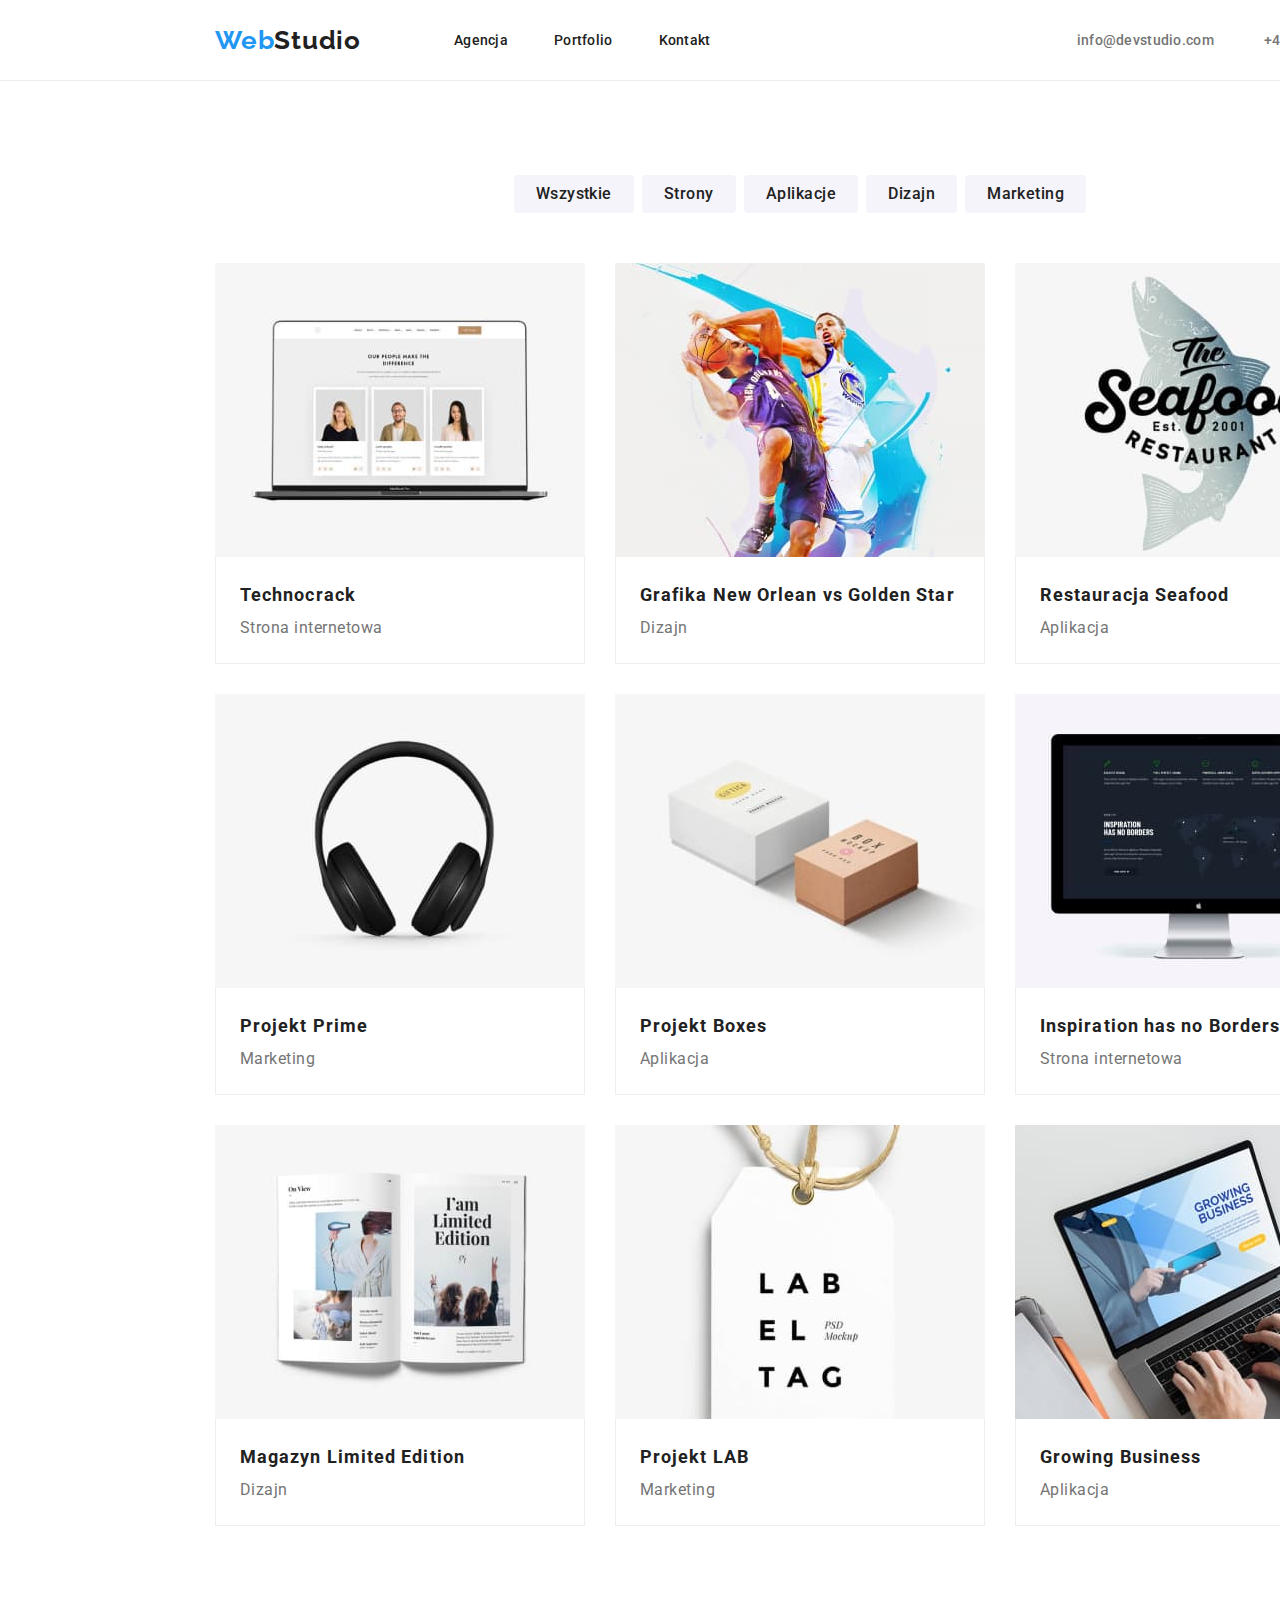
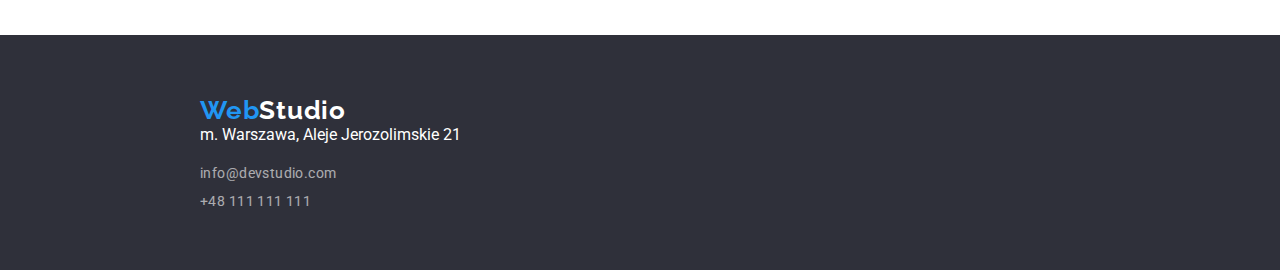
==== portfolio.html @ 8243ab15 "Add files via upload" ====
<!DOCTYPE html>
<html lang="en">

<head>
  <meta charset="UTF-8" />
  <meta http-equiv="X-UA-Compatible" content="IE=edge" />
  <meta name="viewport" content="width=device-width, initial-scale=1.0" />
  <link rel="stylesheet"
    href="https://cdnjs.cloudflare.com/ajax/libs/modern-normalize/0.7.0/modern-normalize.min.css" />
  <link rel="stylesheet" href="styles/style.css" />
  <link rel="preconnect" href="https://fonts.googleapis.com" />
  <link rel="preconnect" href="https://fonts.gstatic.com" crossorigin />
  <link href="https://fonts.googleapis.com/css2?family=Raleway:wght@700&family=Roboto:wght@400;500;700;900&display=swap"
    rel="stylesheet" />
  <title>Portfolio</title>
</head>

<body>
  <header class="header">
    <div class="container">
      <nav class="navigation">
        <a class="logo-lighttheme" class="header-logo"
          href="https://mateusztyb.github.io/goit-markup-hw-03/index.html">Web<span>Studio</span></a>
        <ul class="navigation-links list">
          <li class="item"><a class="link" href="https://mateusztyb.github.io/goit-markup-hw-03/index.html">Agencja</a>
          </li>
          <li class="item"><a class="link"
              href="https://mateusztyb.github.io/goit-markup-hw-03/portfolio.html">Portfolio</a></li>
          <li class="item"><a class="link" href="#Kontakt">Kontakt</a></li>
        </ul>
      </nav>
      <ul class="contact-links list">
        <li class="item"><a class="link" href="mailto:info@devstudio.com">info@devstudio.com</a></li>
        <li class="item"><a class="link" href="phone:+48111111111">+48 111 111 111</a></li>
      </ul>
    </div>
  </header>
  <main class="galler-nav">
    <div class="container">
      <ul class="galler-nav-list list">
        <li class="item"><button class="gallery-btn" type="button">Wszystkie</button></li>
        <li class="item"><button class="gallery-btn" type="button">Strony</button></li>
        <li class="item"><button class="gallery-btn" type="button">Aplikacje</button></li>
        <li class="item"><button class="gallery-btn" type="button">Dizajn</button></li>
        <li class="item"><button class="gallery-btn" type="button">Marketing</button></li>
      </ul>
    </div>
    <h1 hidden>Galeria zdjęć</h1>
    <section class="gallery">
      <div class="container">
        <ul class="gallery-list list">
          <li class="item">
            <img src="images/portfolio/img.jpg" width="370" height="294" alt="laptop z otwartą stroną intenetową" />
            <div class="gallery-subtitle-wraper">
              <p class="gallery-list-title">Technocrack</p>
              <p class="gallery-list-subtitle">Strona internetowa</p>
            </div>
          </li>
          <li class="item">
            <img src="images/portfolio/img1.jpg" width="370" height="294"
              alt="2 graczy koszykówki walczących o piłkę na abstrakcyjnym tle" />
            <div class="gallery-subtitle-wraper">
              <p class="gallery-list-title">Grafika New Orlean vs Golden Star</p>
              <p class="gallery-list-subtitle">Dizajn</p>
            </div>
          </li>
          <li class="item">
            <img src="images/portfolio/img2.jpg" width="370" height="294"
              alt="logo restauacji seafood, rysunkowa ryba" />
            <div class="gallery-subtitle-wraper">
              <p class="gallery-list-title">Restauracja Seafood</p>
              <p class="gallery-list-subtitle">Aplikacja</p>
            </div>
          </li>
          <li class="item">
            <img src="images/portfolio/img3.jpg" width="370" height="294" alt="czarne słuchawki" />
            <div class="gallery-subtitle-wraper">
              <p class="gallery-list-title">Projekt Prime</p>
              <p class="gallery-list-subtitle">Marketing</p>
            </div>
          </li>
          <li class="item">
            <img src="images/portfolio/img4.jpg" width="370" height="294"
              alt="2 pudełka, białe i brązowe z logo firmy" />
            <div class="gallery-subtitle-wraper">
              <p class="gallery-list-title">Projekt Boxes</p>
              <p class="gallery-list-subtitle">Aplikacja</p>
            </div>
          </li>
          <li class="item">
            <img src="images/portfolio/img5.jpg" width="370" height="294"
              alt="monitor komutera z wyświetlaną stroną internetową" />
            <div class="gallery-subtitle-wraper">
              <p class="gallery-list-title">Inspiration has no Borders</p>
              <p class="gallery-list-subtitle">Strona internetowa</p>
            </div>
          </li>
          <li class="item">
            <img src="images/portfolio/img6.jpg" width="370" height="294" alt="otwarty katalog z artykułami" />
            <div class="gallery-subtitle-wraper">
              <p class="gallery-list-title">Magazyn Limited Edition</p>
              <p class="gallery-list-subtitle">Dizajn</p>
            </div>
          </li>
          <li class="item">
            <img src="images/portfolio/img7.jpg" width="370" height="294" alt="zawieszka z napisem labeltag" />
            <div class="gallery-subtitle-wraper">
              <p class="gallery-list-title">Projekt LAB</p>
              <p class="gallery-list-subtitle">Marketing</p>
            </div>
          </li>
          <li class="item">
            <img src="images/portfolio/img8.jpg" width="370" height="294"
              alt="laptop z otwartą biznesową stroną internetową" />
            <div class="gallery-subtitle-wraper">
              <p class="gallery-list-title">Growing Business</p>
              <p class="gallery-list-subtitle">Aplikacja</p>
            </div>
          </li>
        </ul>
      </div>
    </section>
  </main>
  <footer class="footer">
    <div class="container">
      <a class="logo-darktheme" href="#mainweb">Web<span>Studio</span></a>
      <address>
        <div class="footer-elements">
          <a class="footer-adres" href="https://goo.gl/maps/imskWViYpNZ9BuhFA" target="_blank">m. Warszawa, Aleje
            Jerozolimskie 21</a>
      </address>
      <ul class="list">
      <li class="item">
        <a class="footer-link" href="mailto:info@devstudio.com">info@devstudio.com</a>
      </li>
      <li class="item"> <a class="footer-link" href="phone:+48111111111">+48 111 111 111</a>
      </li>
      </ul>
    </div>
  </footer>
</body>

</html>
---- styles/style.css ----
:root {
  --main-font: "Roboto", "Open Sans", sans-serif;
  --secondary-font: "Raleway", sans-serif;
  --main-color: #212121;
  --secondary-color: #2196f3;
  --third-color: #ffffff;
  --additional-color: #757575;
}

body {
  font-family: "Roboto", "Open Sans", sans-serif;
  color: #212121;
  margin-left: auto;
  margin-right: auto;
  width: 1600px;
}

address {
  font-style: inherit;
}
/* Zerowanie marginesów zew i wew tekstu */

h1,
h2,
h3,
h4,
h5,
h6 {
  padding: 0px;
  margin: 0px;
}
p {
  padding: 0px;
  margin: 0px;
}

/* Zdjęcia jako elementy blokowe */

img {
  display: block;
}

/* Usunięcie ozdobników list dla każdej list z klasą list */

.list {
  list-style: none;
  margin: 0;
  padding: 0;
}

/* Ustawienie kursorów na linkach i przyciskach */

a,
button {
  text-decoration: inherit;
  cursor: pointer;
  color: inherit;
}

/* Kontener kontentu */
.container {
  max-width: 1200px;
  min-height: 80px;
  margin-left: auto;
  margin-right: auto;
}

/*--LOGO--*/

.logo-lighttheme {
  font-family: "Raleway", "Open Sans", sans-serif;
  font-weight: 700;
  font-size: 26px;
  line-height: 1.192;
  letter-spacing: 0.03em;
  color: var(--secondary-color);
  margin-right: 93px;
}

.logo-lighttheme > span {
  color: var(--main-color);
}

.logo-darktheme {
  font-family: "Raleway", "Open Sans", sans-serif;
  font-weight: 700;
  font-size: 26px;
  line-height: 1.192;
  letter-spacing: 0.03em;
  color: var(--secondary-color);
}

.logo-darktheme > span {
  color: var(--third-color);
}

/*--LOGO--*/

/*--Navigation--*/

.header .container {
  display: flex;
  justify-content: space-between;
  padding: 0px 15px;
  flex-wrap: wrap;
}

.header {
  border-bottom: 1px solid #ececec;
}

.navigation,
.navigation-links,
.contact-links {
  display: flex;
  align-items: center;
  flex-wrap: wrap;
}

.navigation-links .item:not(:last-child) {
  margin-right: 46px;
}

.contact-links .item:not(:last-child) {
  margin-right: 38px;
}

.navigation-links a {
  font-weight: 500;
  font-size: 14px;
  line-height: 1.143;
  letter-spacing: 0.02em;
  color: var(--main-color);
}

.contact-links a {
  font-weight: 500;
  font-size: 14px;
  margin-right: 12px;
  line-height: 1.143;
  letter-spacing: 0.02em;
  color: var(--additional-color);
}

.navigation-links a:hover,
.navigation-links a:focus,
.contact-links a:hover,
.contact-links a:focus {
  color: var(--secondary-color);
}

/*--Navigation--*/

/*--HERO--*/

.hero-header {
  font-weight: 900;
  font-size: 44px;
  line-height: 1.364;
  text-align: center;
  letter-spacing: 0.06em;
  color: var(--third-color);
}

.hero {
  background-color: #2f303a;
  padding: 200px 0px;
}

.hero .container {
  align-items: center;
  justify-content: center;
  display: flex;
  flex-direction: column;
}

.hero h1 {
  width: 696px;
}

.hero-btn {
  background: var(--secondary-color);
  border: 0px;
  border-radius: 4px;
  font-weight: 700;
  font-size: 16px;
  line-height: 1.875;
  text-align: center;
  letter-spacing: 0.06em;
  width: 200px;
  height: 50px;
  margin-top: 30px;
  color: var(--third-color);
}

.hero-btn:focus,
.hero-btn:hover {
  color: var(--main-color);
}

/*--HERO--*/

/*--MAIN--*/

.main h3 {
  font-weight: 700;
  font-size: 14px;
  line-height: 1.143;
  letter-spacing: 0.03em;
  margin-bottom: 10px;
  color: var(--main-color);
}

.main p {
  font-size: 14px;
  line-height: 1.71;
  letter-spacing: 0.03em;
  color: var(--additional-color);
}

.container .main-content {
  display: flex;
  justify-content: center;
  padding: 94px 0px;
  flex-wrap: wrap;
}

.main-content .item {
  width: 270px;
  margin: 0px 15px;
}

.about h2 {
  font-weight: 700;
  font-size: 36px;
  line-height: 1.167;
  text-align: center;
  letter-spacing: 0.03em;
  color: var(--main-color);
  margin-bottom: 40px;
}

.container .about-list {
  display: flex;
  text-align: center;
  padding-bottom: 94px;
}

.about-list .item {
  margin: 0px 15px;
}

/*--MAIN--*/

/*--EMPLOYEE--*/

/* można zastosować selektor potomka zmniejszając ilość kodu, zmienijąc przy imieniu pracownika znacznik p na h3 */

.employee {
  background: #f5f4fa;
}

.employee-header {
  font-weight: 700;
  font-size: 36px;
  line-height: 1.167;
  text-align: center;
  letter-spacing: 0.03em;
  color: var(--main-color);
  padding-top: 94px;
}

.employee-name {
  font-size: 16px;
  line-height: 1.1875;
  text-align: center;
  letter-spacing: 0.03em;
  font-weight: 500;
  margin-bottom: 10px;
  color: var(--main-color);
}

.employee-position {
  font-size: 16px;
  line-height: 1.1875;
  text-align: center;
  letter-spacing: 0.03em;
  color: var(--additional-color);
}

.employee .container .list {
  display: flex;
  justify-content: center;
  padding-bottom: 94px;
}

.employee .item {
  margin: 50px 15px 0px;
  box-shadow: 0px 1px 3px rgba(0, 0, 0, 0.12), 0px 1px 1px rgba(0, 0, 0, 0.14),
    0px 2px 1px rgba(0, 0, 0, 0.2);
}

.employee-description {
  padding: 30px 0px;
  text-align: center;
  background-color: var(--third-color);
  border: 0px;
  border-radius: 0px 0px 4px 4px;
}

/*--EMPLOYEE--*/

/*--FOOTER--*/

.footer .container {
  padding: 60px 0px;
}

.footer {
  background: #2f303a;
  color: var(--third-color);
  text-decoration: none;
}

.footer .item:not(:first-child){
  margin-top: 9px;
}

.footer .item:first-child{
  margin-top: 20px;
}

.footer-adres {
  text-decoration: none;
  color: var(--third-color);
}

.footer-link {
  color: var(--third-color);
  opacity: 0.6;
  font-size: 14px;
  line-height: 1.71px;
  letter-spacing: 0.03em;
}

.footer-adres:hover,
.footer-adres:focus,
.footer-link:hover,
.footer-link:focus {
  color: var(--secondary-color);
}
.footer span {
  color: var(--third-color);
}

/*--FOOTER--*/

/*--Portfolio--*/

.gallery-btn {
  font-weight: 500;
  font-size: 16px;
  line-height: 1.625;
  letter-spacing: 0.03em;
  padding: 6px 22px;
  margin: 0px 4px;
  background: #f5f4fa;
  border-radius: 4px;
  border: 0px;
}

.gallery-btn:hover,
.gallery-btn:focus {
  background: var(--secondary-color);
  color: var(--third-color);
  border-color: solid var(--third-color);
}

.galler-nav > .container .list {
  display: flex;
  justify-content: center;
  align-items: center;
  padding-top: 94px;
  margin-bottom: 35px;
}

.gallery-list-title {
  font-weight: 700;
  font-size: 18px;
  line-height: 2;
  letter-spacing: 0.06em;
  color: var(--main-font);
  text-align: left;
}

.gallery-list-subtitle {
  font-size: 16px;
  line-height: 1.875;
  letter-spacing: 0.03em;
  color: var(--additional-color);
  text-align: left;
}

.gallery-subtitle-wraper {
  padding: 20px 24px;
  border-left: 1px solid #eeeeee;
  border-right: 1px solid #eeeeee;
  border-bottom: 1px solid #eeeeee;
}

.gallery .item {
  margin: 15px;
  width: 370px;
  background: #ffffff;
  box-sizing: border-box;
}

.gallery .container .list {
  display: flex;
  justify-content: center;
  flex-wrap: wrap;
  padding-bottom: 94px;
}
/*--Portfolio--*/
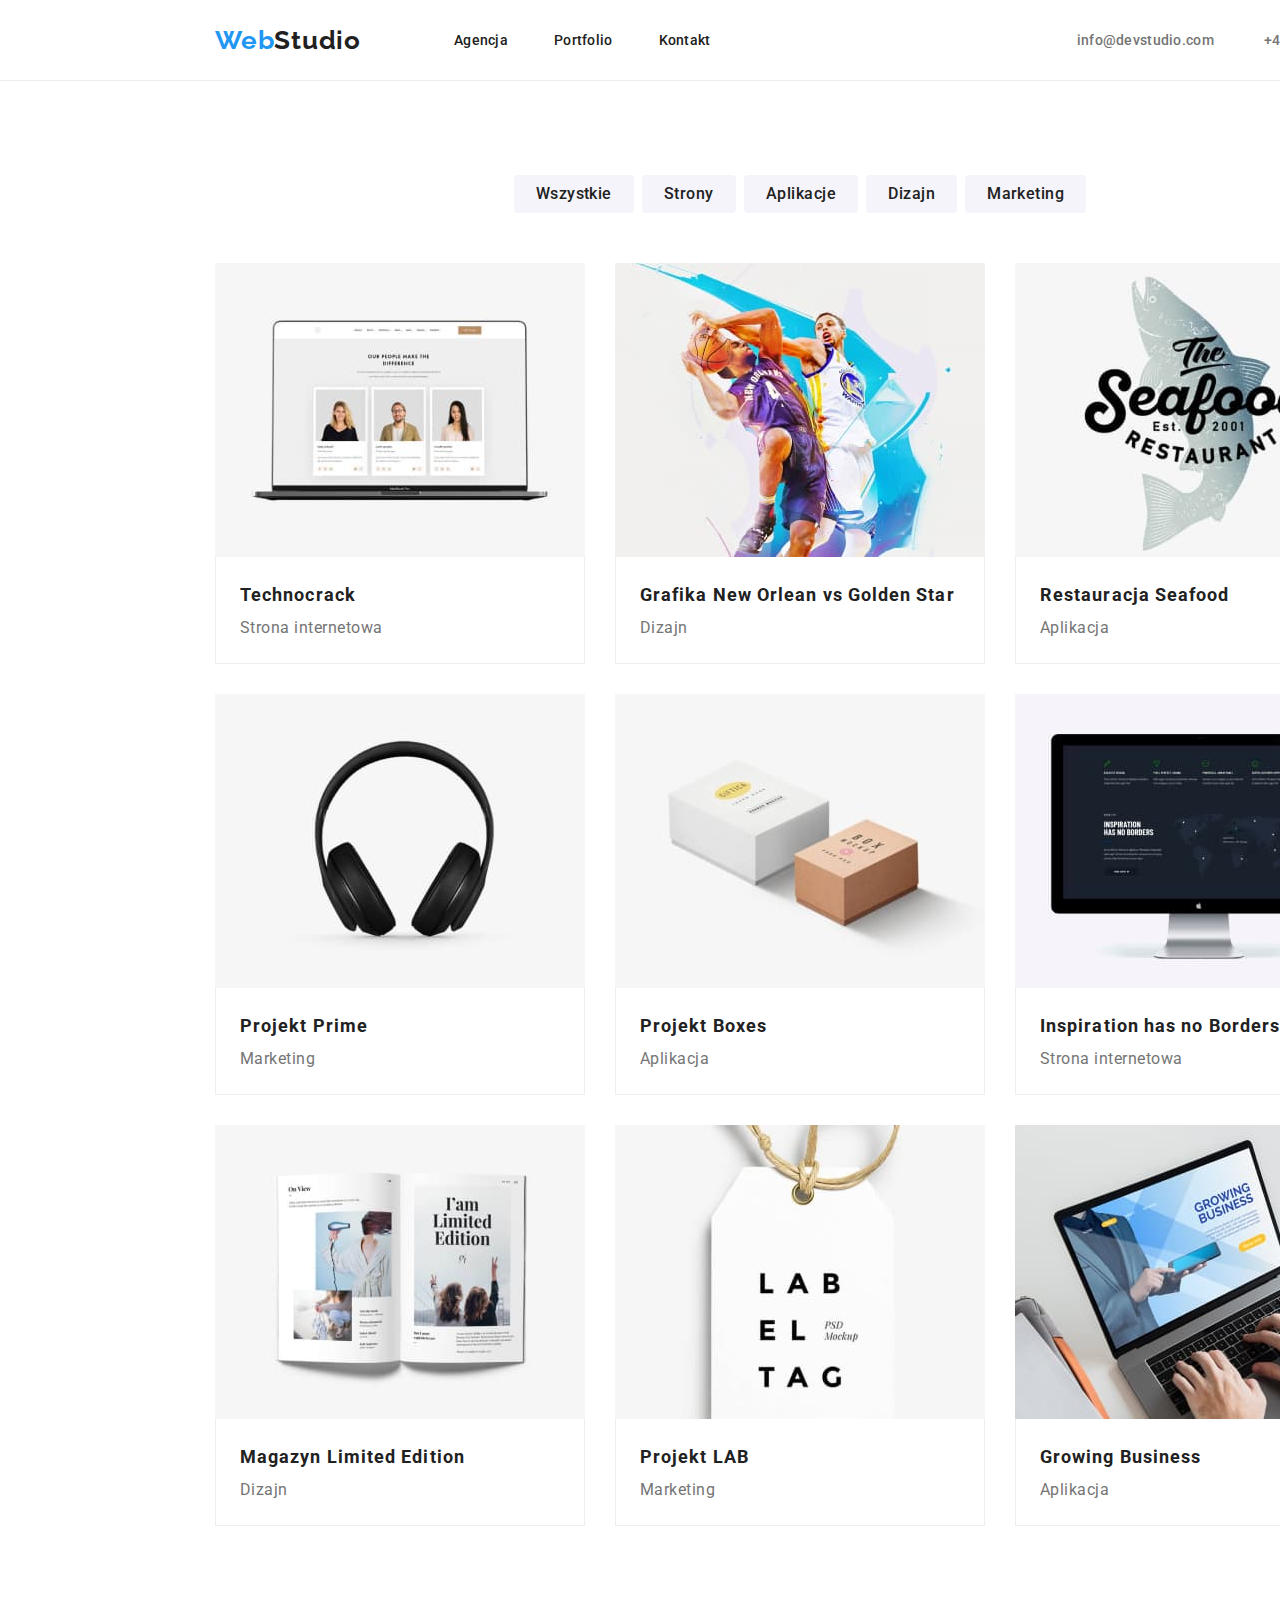
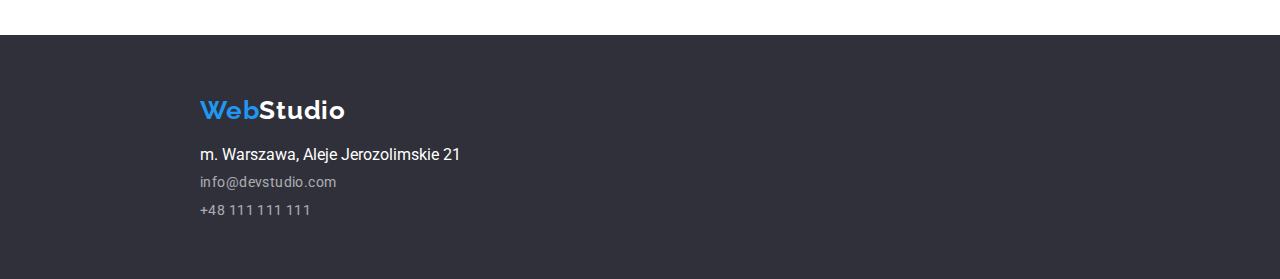
==== commit ad1f5364: "Pierwsze zmiany" ====
--- a/portfolio.html
+++ b/portfolio.html
@@ -124,17 +124,15 @@
   <footer class="footer">
     <div class="container">
       <a class="logo-darktheme" href="#mainweb">Web<span>Studio</span></a>
-      <address>
-        <div class="footer-elements">
-          <a class="footer-adres" href="https://goo.gl/maps/imskWViYpNZ9BuhFA" target="_blank">m. Warszawa, Aleje
-            Jerozolimskie 21</a>
-      </address>
       <ul class="list">
-      <li class="item">
-        <a class="footer-link" href="mailto:info@devstudio.com">info@devstudio.com</a>
-      </li>
-      <li class="item"> <a class="footer-link" href="phone:+48111111111">+48 111 111 111</a>
-      </li>
+        <li class="item"><a class="footer-adres" href="https://goo.gl/maps/imskWViYpNZ9BuhFA" target="_blank">m.
+            Warszawa, Aleje
+            Jerozolimskie 21</a></li>
+        <li class="item">
+          <a class="footer-link" href="mailto:info@devstudio.com">info@devstudio.com</a>
+        </li>
+        <li class="item"> <a class="footer-link" href="phone:+48111111111">+48 111 111 111</a>
+        </li>
       </ul>
     </div>
   </footer>
--- a/styles/style.css
+++ b/styles/style.css
@@ -40,6 +40,10 @@
   display: block;
 }
 
+svg{
+  display: inline;
+}
+
 /* Usunięcie ozdobników list dla każdej list z klasą list */
 
 .list {
@@ -149,6 +153,7 @@
   color: var(--secondary-color);
 }
 
+
 /*--Navigation--*/
 
 /*--HERO--*/
@@ -309,6 +314,39 @@
 }
 
 /*--EMPLOYEE--*/
+
+/* CUSTOMERS */
+
+.customers{
+  background-color: #fff;
+}
+
+.customers-header{
+  font-weight: 700;
+  font-size: 36px;
+  line-height: 1.167;
+  text-align: center;
+  letter-spacing: 0.03em;
+  color: var(--main-color);
+  padding-top: 94px;
+}
+.customers .container {
+  display: flex;
+  justify-content: center;
+  padding: 94px 0px;
+  flex-wrap: wrap;
+}
+
+.customer-list .item{
+  display: inline-block;
+  border: 1px solid #AFB1B8;
+box-sizing: border-box;
+border-radius: 4px;
+width: 170px;
+height: 92px;
+}
+
+/* CUSTOMERS */
 
 /*--FOOTER--*/
 
@@ -421,4 +459,10 @@
   flex-wrap: wrap;
   padding-bottom: 94px;
 }
-/*--Portfolio--*/+/*--Portfolio--*/
+
+/* ICONS */
+
+
+
+/* ICONS */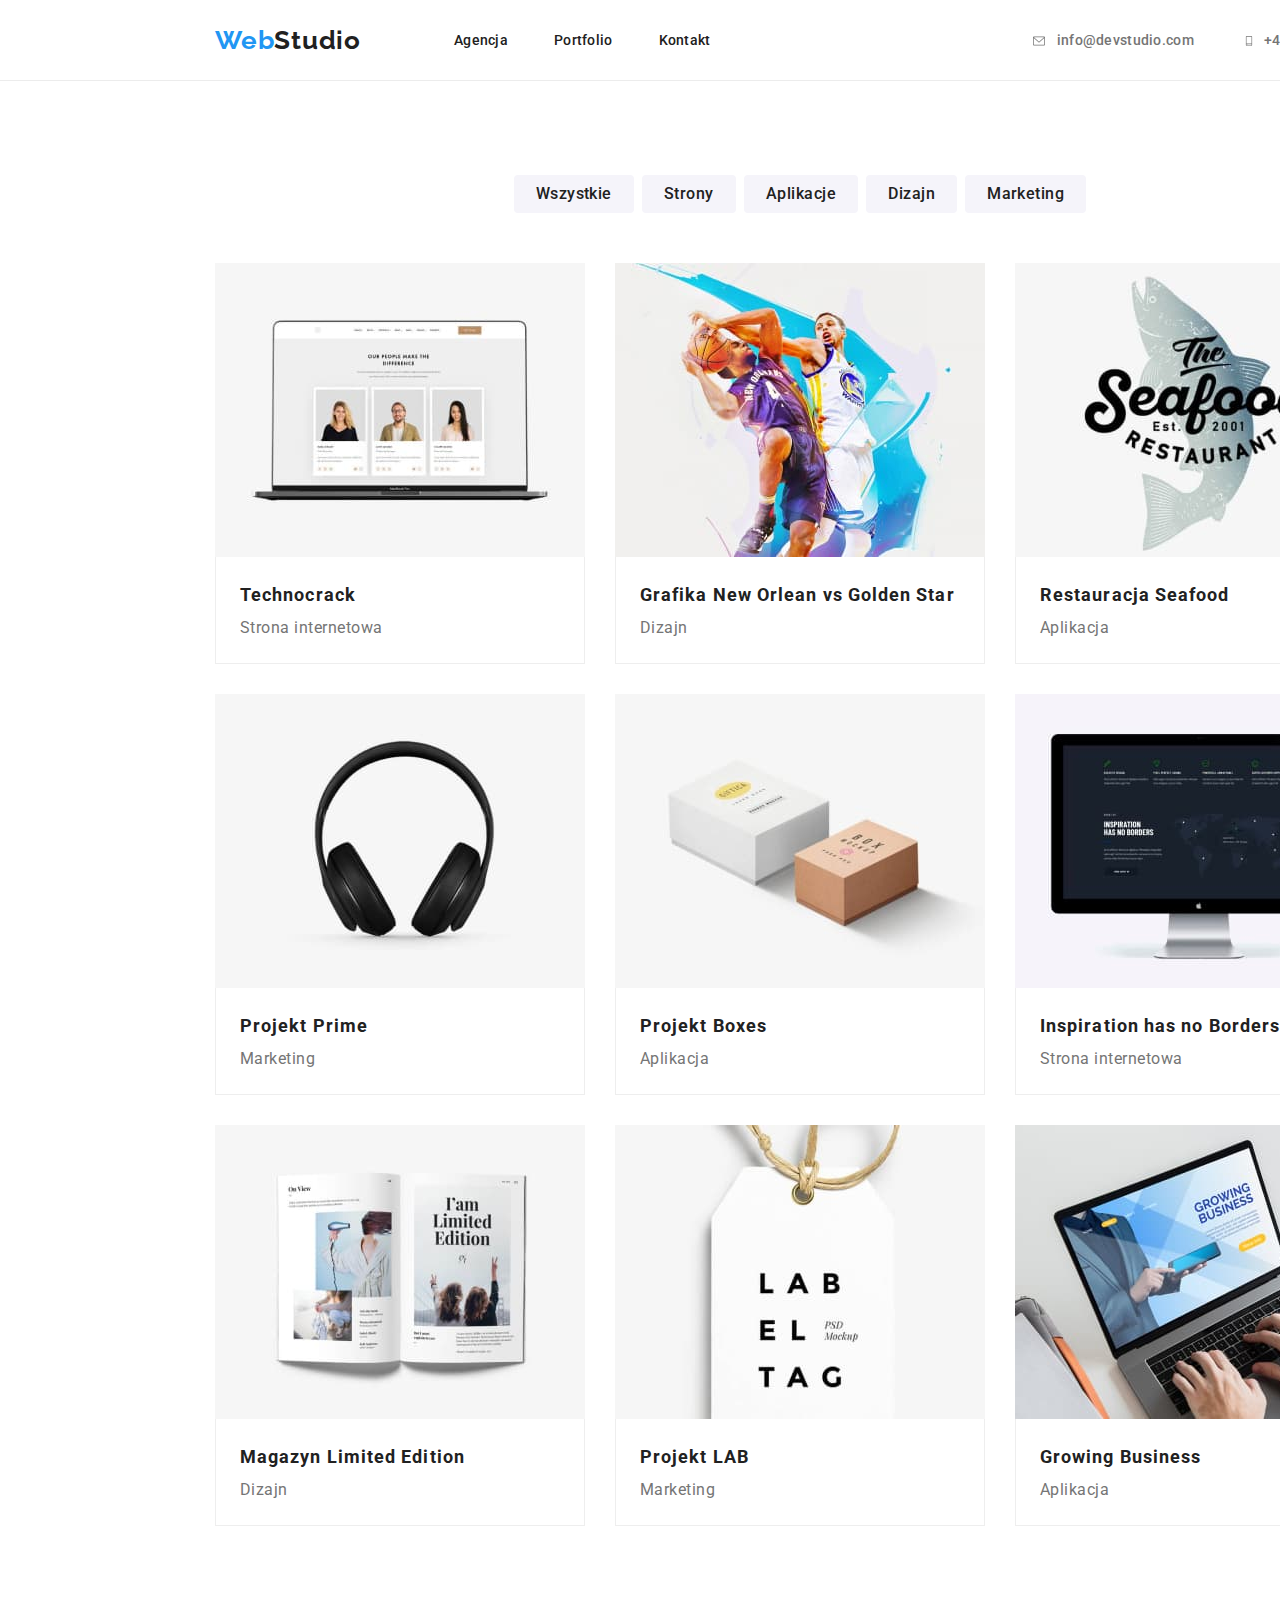
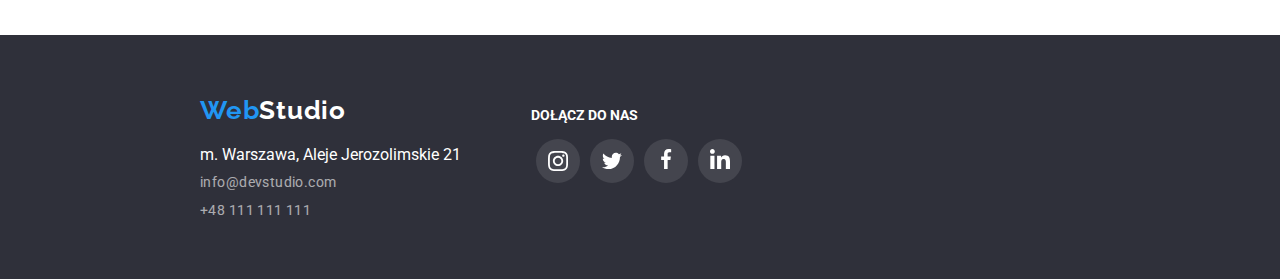
==== commit a395ca0e: "Zmiany" ====
--- a/portfolio.html
+++ b/portfolio.html
@@ -20,18 +20,18 @@
     <div class="container">
       <nav class="navigation">
         <a class="logo-lighttheme" class="header-logo"
-          href="https://mateusztyb.github.io/goit-markup-hw-03/index.html">Web<span>Studio</span></a>
+          href="https://mateusztyb.github.io/goit-markup-hw-04/index.html">Web<span>Studio</span></a>
         <ul class="navigation-links list">
-          <li class="item"><a class="link" href="https://mateusztyb.github.io/goit-markup-hw-03/index.html">Agencja</a>
+          <li class="item"><a class="link" href="https://mateusztyb.github.io/goit-markup-hw-04/index.html">Agencja</a>
           </li>
           <li class="item"><a class="link"
-              href="https://mateusztyb.github.io/goit-markup-hw-03/portfolio.html">Portfolio</a></li>
+              href="https://mateusztyb.github.io/goit-markup-hw-04/portfolio.html">Portfolio</a></li>
           <li class="item"><a class="link" href="#Kontakt">Kontakt</a></li>
         </ul>
       </nav>
       <ul class="contact-links list">
-        <li class="item"><a class="link" href="mailto:info@devstudio.com">info@devstudio.com</a></li>
-        <li class="item"><a class="link" href="phone:+48111111111">+48 111 111 111</a></li>
+        <li class="item"><a class="link" href="mailto:info@devstudio.com"><svg class="nav-icon" width="16px" height="12px"><use href="./images/icons.svg#icon-envelope"></use></svg><span>info@devstudio.com</span></a></li>
+        <li class="item"><a class="link" href="phone:+48111111111"><svg class="nav-icon" width="10px" height="16px"><use href="./images/icons.svg#icon-smartphone"></use></svg>+48 111 111 111</a></li>
       </ul>
     </div>
   </header>
@@ -123,6 +123,7 @@
   </main>
   <footer class="footer">
     <div class="container">
+      <div class="footeraddres">
       <a class="logo-darktheme" href="#mainweb">Web<span>Studio</span></a>
       <ul class="list">
         <li class="item"><a class="footer-adres" href="https://goo.gl/maps/imskWViYpNZ9BuhFA" target="_blank">m.
@@ -135,6 +136,24 @@
         </li>
       </ul>
     </div>
+    <div class="footersocial">
+      <p class="footerlinks">DOŁĄCZ DO NAS</p>
+<ul class="social list">
+      <li class="social-list"><a class="social-links" href="insta"><svg class="icon" width=20 height=20>
+        <use href="./images/icons.svg#icon-instagram">
+      </svg></a></li>
+      <li class="social-list"><a class="social-links" href="tweter"><svg class="icon" width=20 height=20>
+        <use href="./images/icons.svg#icon-tweter">
+      </svg></a></li>
+      <li class="social-links"><a href="facebook"><svg class="icon" width=20 height=20>
+        <use href="./images/icons.svg#icon-facebook">
+      </svg></a></li>
+      <li class="social-links"><a href="linkedin"><svg class="icon" width=20 height=20>
+        <use href="./images/icons.svg#icon-linkedin">
+      </svg></a></li>
+    </ul>
+  </div>
+    </div>
   </footer>
 </body>
 
--- a/styles/style.css
+++ b/styles/style.css
@@ -40,10 +40,6 @@
   display: block;
 }
 
-svg{
-  display: inline;
-}
-
 /* Usunięcie ozdobników list dla każdej list z klasą list */
 
 .list {
@@ -144,15 +140,20 @@
   line-height: 1.143;
   letter-spacing: 0.02em;
   color: var(--additional-color);
-}
-
-.navigation-links a:hover,
-.navigation-links a:focus,
-.contact-links a:hover,
-.contact-links a:focus {
+  fill: var(--additional-color);
+  align-items: center;
+}
+
+.nav-icon {
+  margin-right: 10px;
+  vertical-align: middle;
+}
+
+.link:hover,
+.link:focus {
   color: var(--secondary-color);
-}
-
+  fill: var(--secondary-color);
+}
 
 /*--Navigation--*/
 
@@ -216,6 +217,17 @@
   color: var(--main-color);
 }
 
+.iconcont {
+  background: #f5f4fa;
+  height: 120px;
+  width: 270px;
+  margin-bottom: 30px;
+  border-radius: 4px;
+  display: flex;
+  justify-content: center;
+  align-items: center;
+}
+
 .main p {
   font-size: 14px;
   line-height: 1.71;
@@ -263,6 +275,7 @@
 
 .employee {
   background: #f5f4fa;
+  padding-bottom: 94px;
 }
 
 .employee-header {
@@ -296,7 +309,6 @@
 .employee .container .list {
   display: flex;
   justify-content: center;
-  padding-bottom: 94px;
 }
 
 .employee .item {
@@ -313,22 +325,46 @@
   border-radius: 0px 0px 4px 4px;
 }
 
+.social {
+  display: flex;
+  justify-content: center;
+  align-items: center;
+}
+.social-links {
+  display: flex;
+  justify-content: center;
+  align-items: center;
+  fill: #afb1b8;
+  color: #afb1b8;
+  background-color: #ffffff;
+  width: 44px;
+  height: 44px;
+  border-radius: 50%;
+  margin: 16px 5px 0px;
+}
+
+.social-links:hover,
+.social-links:focus {
+  background-color: var(--secondary-color);
+  fill: #ffffff;
+  color: #ffffff;
+}
+
 /*--EMPLOYEE--*/
 
 /* CUSTOMERS */
 
-.customers{
+.customers {
   background-color: #fff;
 }
 
-.customers-header{
+.customers-header {
   font-weight: 700;
   font-size: 36px;
   line-height: 1.167;
   text-align: center;
   letter-spacing: 0.03em;
   color: var(--main-color);
-  padding-top: 94px;
 }
 .customers .container {
   display: flex;
@@ -337,21 +373,44 @@
   flex-wrap: wrap;
 }
 
+.customer-list{
+  margin-top: 50px;
+}
+
+
 .customer-list .item{
-  display: inline-block;
-  border: 1px solid #AFB1B8;
-box-sizing: border-box;
-border-radius: 4px;
-width: 170px;
-height: 92px;
-}
-
+  display: inline-flex;
+  justify-content: center;
+  align-items: center;
+  
+}
+
+.customer-link {
+  display: flex;
+  justify-content: center;
+  align-items: center;
+  border: 1px solid #afb1b8;
+  border-radius: 4px;
+  width: 170px;
+  height: 92px;
+  margin:0px 15px;
+  fill: var(--additional-color);
+  color: var(--additional-color);
+}
+
+.customer-link:hover,
+.customer-link:focus{
+  border: 1px solid var(--secondary-color);
+  fill: var(--secondary-color);
+  color: var(--secondary-color);
+}
 /* CUSTOMERS */
 
 /*--FOOTER--*/
 
 .footer .container {
   padding: 60px 0px;
+  display: flex;
 }
 
 .footer {
@@ -360,11 +419,11 @@
   text-decoration: none;
 }
 
-.footer .item:not(:first-child){
+.footer .item:not(:first-child) {
   margin-top: 9px;
 }
 
-.footer .item:first-child{
+.footer .item:first-child {
   margin-top: 20px;
 }
 
@@ -391,6 +450,43 @@
   color: var(--third-color);
 }
 
+.footersocial{
+  display: block;
+  justify-content: left;
+  align-items: center;
+  margin-left: 70px;
+  margin-top: 12px;
+}
+.footerlinks{
+  font-size: 14px;
+line-height: 16px;
+font-weight: 700;
+}
+.footersocial .social {
+  display: flex;
+  justify-content: left;
+  align-items: center;
+}
+.footersocial .social-links {
+  display: flex;
+  justify-content: center;
+  align-items: center;
+  fill: #ffffff;
+  color: #ffffff;
+  background-color: rgba(255, 255, 255, 0.1);;
+  width: 44px;
+  height: 44px;
+  border-radius: 50%;
+  margin: 16px 5px 0px;
+}
+
+.footersocial .social-links:hover,
+.footersocial .social-links:focus {
+  background-color: var(--secondary-color);
+  fill: #ffffff;
+  color: #ffffff;
+}
+
 /*--FOOTER--*/
 
 /*--Portfolio--*/
@@ -463,6 +559,4 @@
 
 /* ICONS */
 
-
-
-/* ICONS */+/* ICONS */
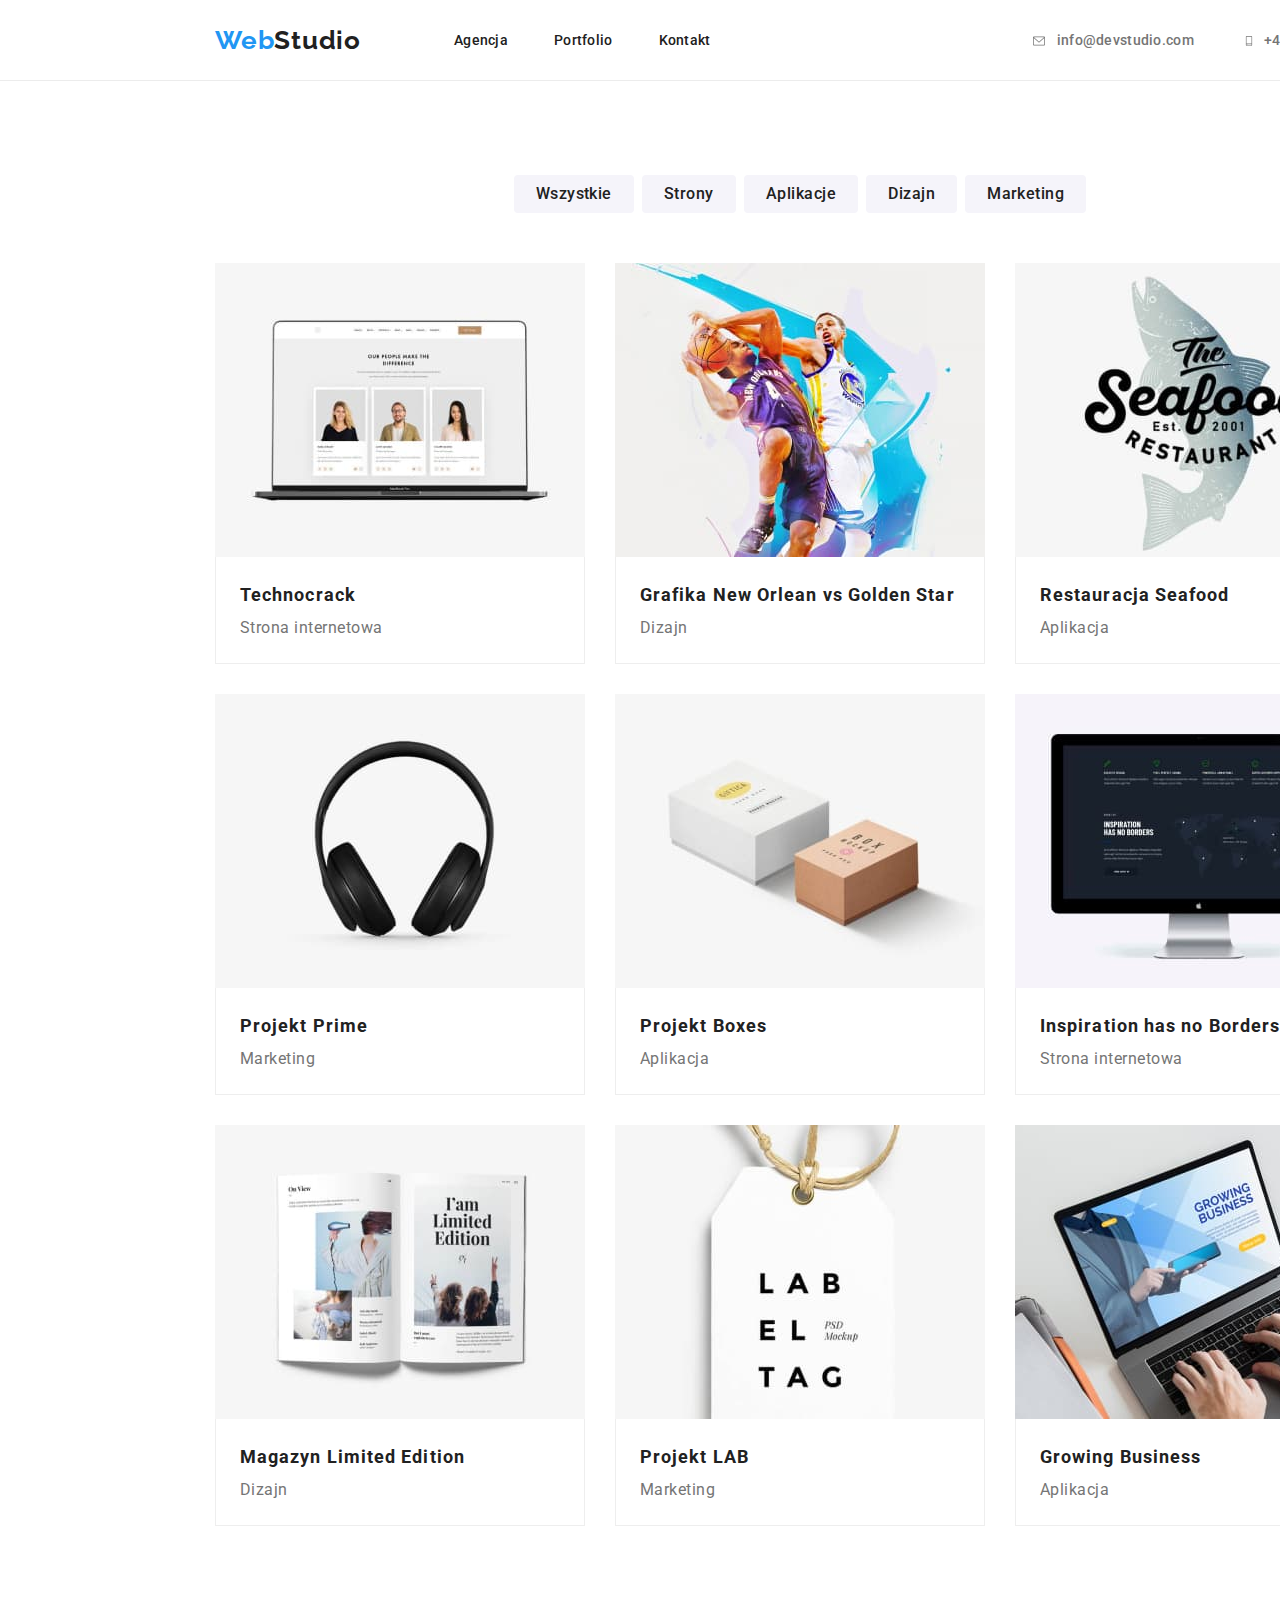
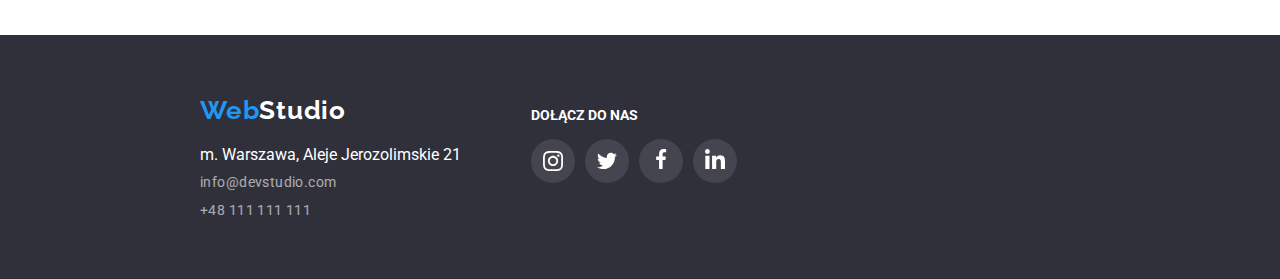
==== commit 50acf9bf: "Zminay" ====
--- a/portfolio.html
+++ b/portfolio.html
@@ -30,8 +30,13 @@
         </ul>
       </nav>
       <ul class="contact-links list">
-        <li class="item"><a class="link" href="mailto:info@devstudio.com"><svg class="nav-icon" width="16px" height="12px"><use href="./images/icons.svg#icon-envelope"></use></svg><span>info@devstudio.com</span></a></li>
-        <li class="item"><a class="link" href="phone:+48111111111"><svg class="nav-icon" width="10px" height="16px"><use href="./images/icons.svg#icon-smartphone"></use></svg>+48 111 111 111</a></li>
+        <li class="item"><a class="link" href="mailto:info@devstudio.com"><svg class="nav-icon" width="16px"
+              height="12px">
+              <use href="./images/icons.svg#icon-envelope"></use>
+            </svg><span>info@devstudio.com</span></a></li>
+        <li class="item"><a class="link" href="phone:+48111111111"><svg class="nav-icon" width="10px" height="16px">
+              <use href="./images/icons.svg#icon-smartphone"></use>
+            </svg>+48 111 111 111</a></li>
       </ul>
     </div>
   </header>
@@ -124,35 +129,35 @@
   <footer class="footer">
     <div class="container">
       <div class="footeraddres">
-      <a class="logo-darktheme" href="#mainweb">Web<span>Studio</span></a>
-      <ul class="list">
-        <li class="item"><a class="footer-adres" href="https://goo.gl/maps/imskWViYpNZ9BuhFA" target="_blank">m.
-            Warszawa, Aleje
-            Jerozolimskie 21</a></li>
-        <li class="item">
-          <a class="footer-link" href="mailto:info@devstudio.com">info@devstudio.com</a>
-        </li>
-        <li class="item"> <a class="footer-link" href="phone:+48111111111">+48 111 111 111</a>
-        </li>
-      </ul>
-    </div>
-    <div class="footersocial">
-      <p class="footerlinks">DOŁĄCZ DO NAS</p>
-<ul class="social list">
-      <li class="social-list"><a class="social-links" href="insta"><svg class="icon" width=20 height=20>
-        <use href="./images/icons.svg#icon-instagram">
-      </svg></a></li>
-      <li class="social-list"><a class="social-links" href="tweter"><svg class="icon" width=20 height=20>
-        <use href="./images/icons.svg#icon-tweter">
-      </svg></a></li>
-      <li class="social-links"><a href="facebook"><svg class="icon" width=20 height=20>
-        <use href="./images/icons.svg#icon-facebook">
-      </svg></a></li>
-      <li class="social-links"><a href="linkedin"><svg class="icon" width=20 height=20>
-        <use href="./images/icons.svg#icon-linkedin">
-      </svg></a></li>
-    </ul>
-  </div>
+        <a class="logo-darktheme" href="#mainweb">Web<span>Studio</span></a>
+        <ul class="list">
+          <li class="item"><a class="footer-adres" href="https://goo.gl/maps/imskWViYpNZ9BuhFA" target="_blank">m.
+              Warszawa, Aleje
+              Jerozolimskie 21</a></li>
+          <li class="item">
+            <a class="footer-link" href="mailto:info@devstudio.com">info@devstudio.com</a>
+          </li>
+          <li class="item"> <a class="footer-link" href="phone:+48111111111">+48 111 111 111</a>
+          </li>
+        </ul>
+      </div>
+      <div class="footersocial">
+        <p class="footerlinks">DOŁĄCZ DO NAS</p>
+        <ul class="social list">
+          <li class="social-list"><a class="social-links" href="insta"><svg class="icon" width=20 height=20>
+                <use href="./images/icons.svg#icon-instagram">
+              </svg></a></li>
+          <li class="social-list"><a class="social-links" href="tweter"><svg class="icon" width=20 height=20>
+                <use href="./images/icons.svg#icon-tweter">
+              </svg></a></li>
+          <li class="social-links"><a href="facebook"><svg class="icon" width=20 height=20>
+                <use href="./images/icons.svg#icon-facebook">
+              </svg></a></li>
+          <li class="social-links"><a href="linkedin"><svg class="icon" width=20 height=20>
+                <use href="./images/icons.svg#icon-linkedin">
+              </svg></a></li>
+        </ul>
+      </div>
     </div>
   </footer>
 </body>
--- a/styles/style.css
+++ b/styles/style.css
@@ -169,7 +169,13 @@
 }
 
 .hero {
-  background-color: #2f303a;
+  background-image: linear-gradient(
+      rgba(47, 48, 58, 0.4),
+      rgba(47, 48, 58, 0.4)
+    ),
+    url("../images/background/background.jpg");
+  background-size: cover;
+  background-position: center center;
   padding: 200px 0px;
 }
 
@@ -373,16 +379,14 @@
   flex-wrap: wrap;
 }
 
-.customer-list{
+.customer-list {
   margin-top: 50px;
 }
 
-
-.customer-list .item{
+.customer-list .item {
   display: inline-flex;
   justify-content: center;
   align-items: center;
-  
 }
 
 .customer-link {
@@ -393,13 +397,16 @@
   border-radius: 4px;
   width: 170px;
   height: 92px;
-  margin:0px 15px;
   fill: var(--additional-color);
   color: var(--additional-color);
 }
 
+.customer-list :not(:last-child) {
+  margin-right: 30px;
+}
+
 .customer-link:hover,
-.customer-link:focus{
+.customer-link:focus {
   border: 1px solid var(--secondary-color);
   fill: var(--secondary-color);
   color: var(--secondary-color);
@@ -450,17 +457,17 @@
   color: var(--third-color);
 }
 
-.footersocial{
+.footersocial {
   display: block;
   justify-content: left;
   align-items: center;
   margin-left: 70px;
   margin-top: 12px;
 }
-.footerlinks{
+.footerlinks {
   font-size: 14px;
-line-height: 16px;
-font-weight: 700;
+  line-height: 16px;
+  font-weight: 700;
 }
 .footersocial .social {
   display: flex;
@@ -473,11 +480,15 @@
   align-items: center;
   fill: #ffffff;
   color: #ffffff;
-  background-color: rgba(255, 255, 255, 0.1);;
+  background-color: rgba(255, 255, 255, 0.1);
   width: 44px;
   height: 44px;
   border-radius: 50%;
-  margin: 16px 5px 0px;
+  margin: 16px 0px;
+}
+
+.social :not(:last-child) {
+  margin-right: 10px;
 }
 
 .footersocial .social-links:hover,
@@ -507,7 +518,10 @@
 .gallery-btn:focus {
   background: var(--secondary-color);
   color: var(--third-color);
+  border-radius: 4px;
   border-color: solid var(--third-color);
+  box-shadow: 0px 3px 1px rgba(0, 0, 0, 0.1), 0px 1px 2px rgba(0, 0, 0, 0.08),
+    0px 2px 2px rgba(0, 0, 0, 0.12);
 }
 
 .galler-nav > .container .list {
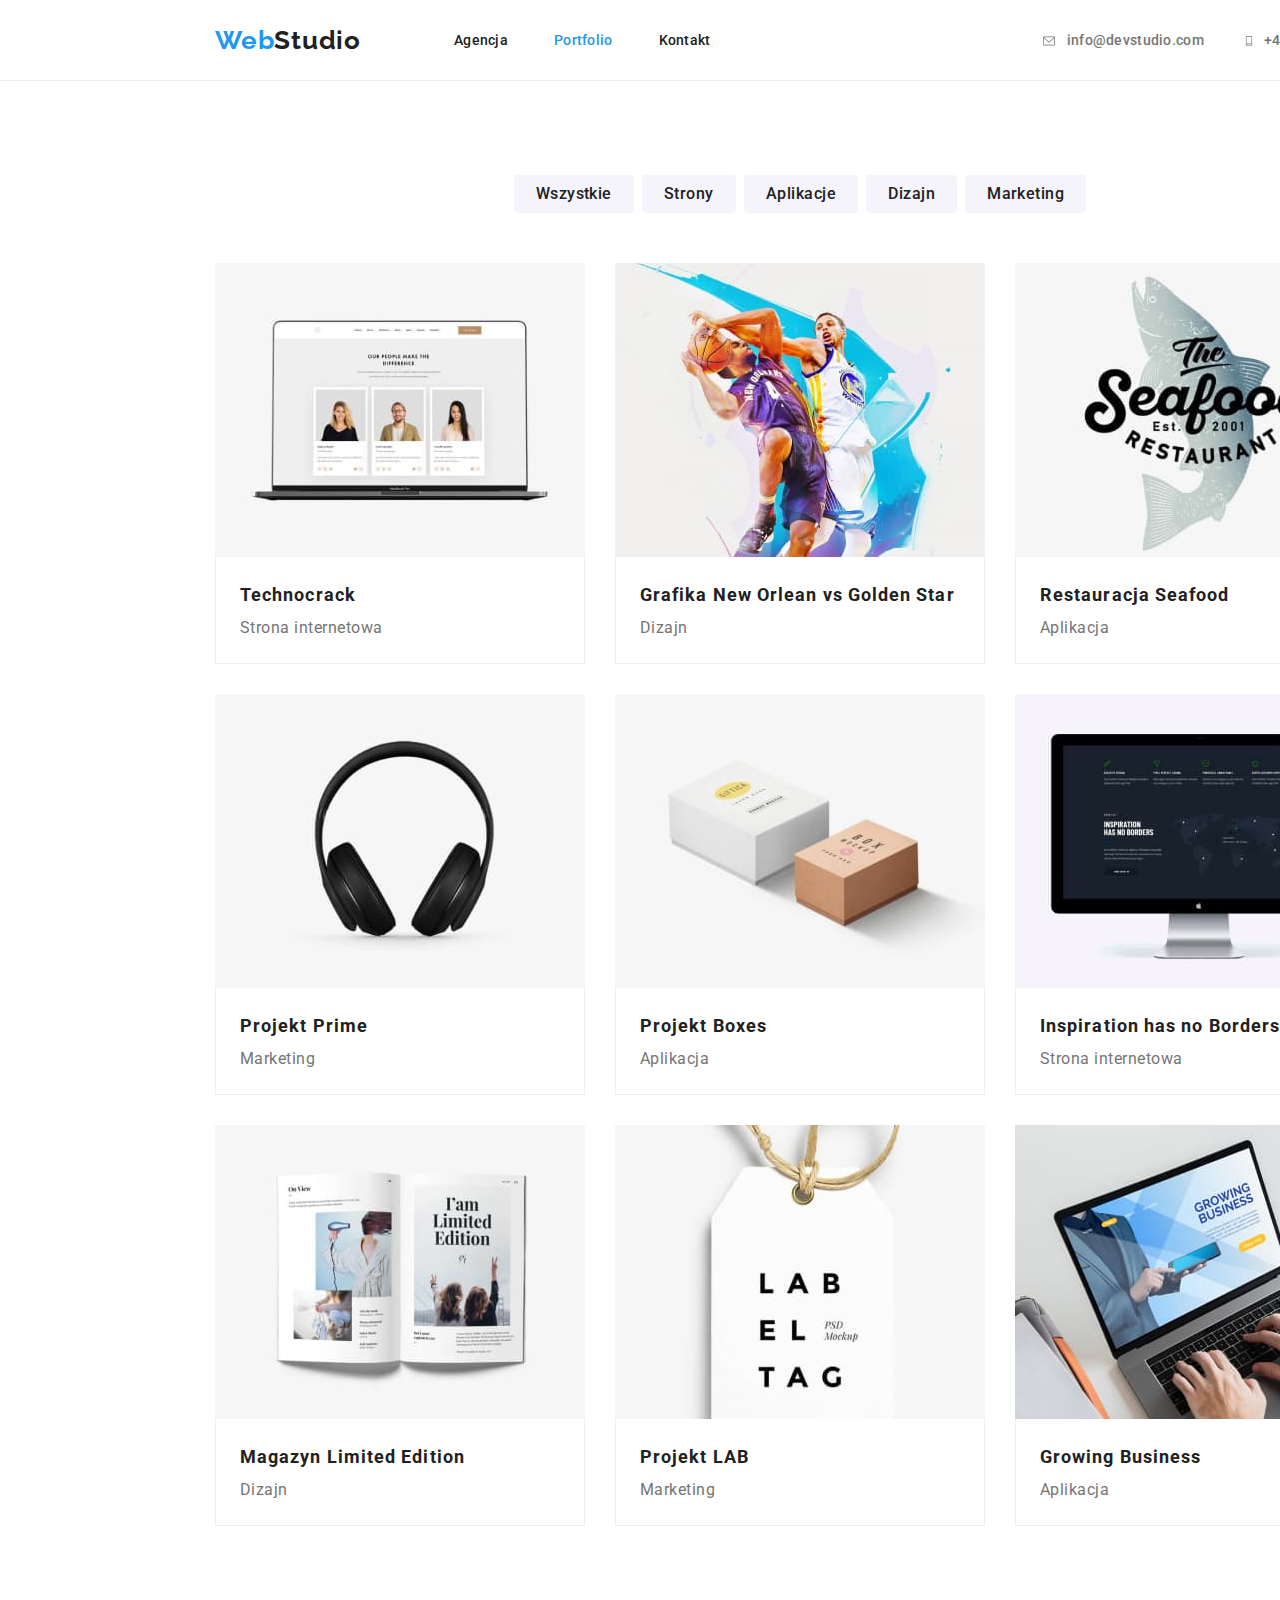
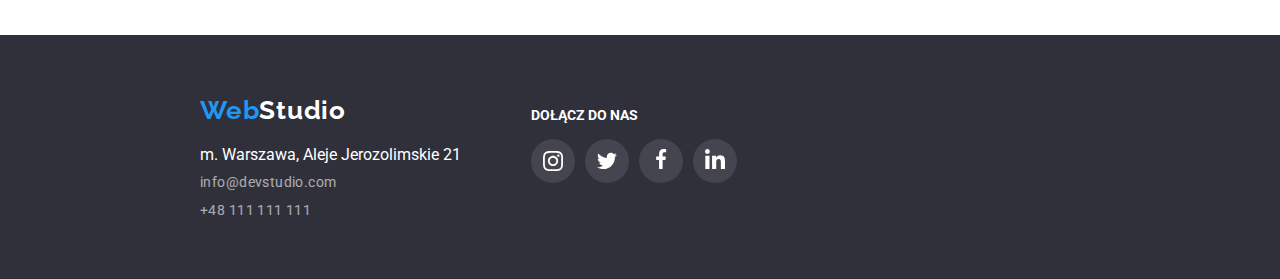
==== commit 6e464175: "Ostatnie Zmiany" ====
--- a/portfolio.html
+++ b/portfolio.html
@@ -24,7 +24,7 @@
         <ul class="navigation-links list">
           <li class="item"><a class="link" href="https://mateusztyb.github.io/goit-markup-hw-04/index.html">Agencja</a>
           </li>
-          <li class="item"><a class="link"
+          <li class="item"><a id="current" class="link"
               href="https://mateusztyb.github.io/goit-markup-hw-04/portfolio.html">Portfolio</a></li>
           <li class="item"><a class="link" href="#Kontakt">Kontakt</a></li>
         </ul>
--- a/styles/style.css
+++ b/styles/style.css
@@ -122,7 +122,7 @@
 }
 
 .contact-links .item:not(:last-child) {
-  margin-right: 38px;
+  margin-right: 28px;
 }
 
 .navigation-links a {
@@ -153,6 +153,14 @@
 .link:focus {
   color: var(--secondary-color);
   fill: var(--secondary-color);
+}
+
+.navigation-links .current a{
+  color: var(--secondary-color);
+}
+
+#current{
+  color: #2196f3;
 }
 
 /*--Navigation--*/
@@ -320,7 +328,7 @@
 .employee .item {
   margin: 50px 15px 0px;
   box-shadow: 0px 1px 3px rgba(0, 0, 0, 0.12), 0px 1px 1px rgba(0, 0, 0, 0.14),
-    0px 2px 1px rgba(0, 0, 0, 0.2);
+  0px 2px 1px rgba(0, 0, 0, 0.2);
 }
 
 .employee-description {
@@ -328,7 +336,7 @@
   text-align: center;
   background-color: var(--third-color);
   border: 0px;
-  border-radius: 0px 0px 4px 4px;
+  border-radius: 4px 4px;
 }
 
 .social {
@@ -397,8 +405,8 @@
   border-radius: 4px;
   width: 170px;
   height: 92px;
-  fill: var(--additional-color);
-  color: var(--additional-color);
+  fill: #AFB1B8;
+  color:  #AFB1B8;
 }
 
 .customer-list :not(:last-child) {
@@ -571,6 +579,3 @@
 }
 /*--Portfolio--*/
 
-/* ICONS */
-
-/* ICONS */
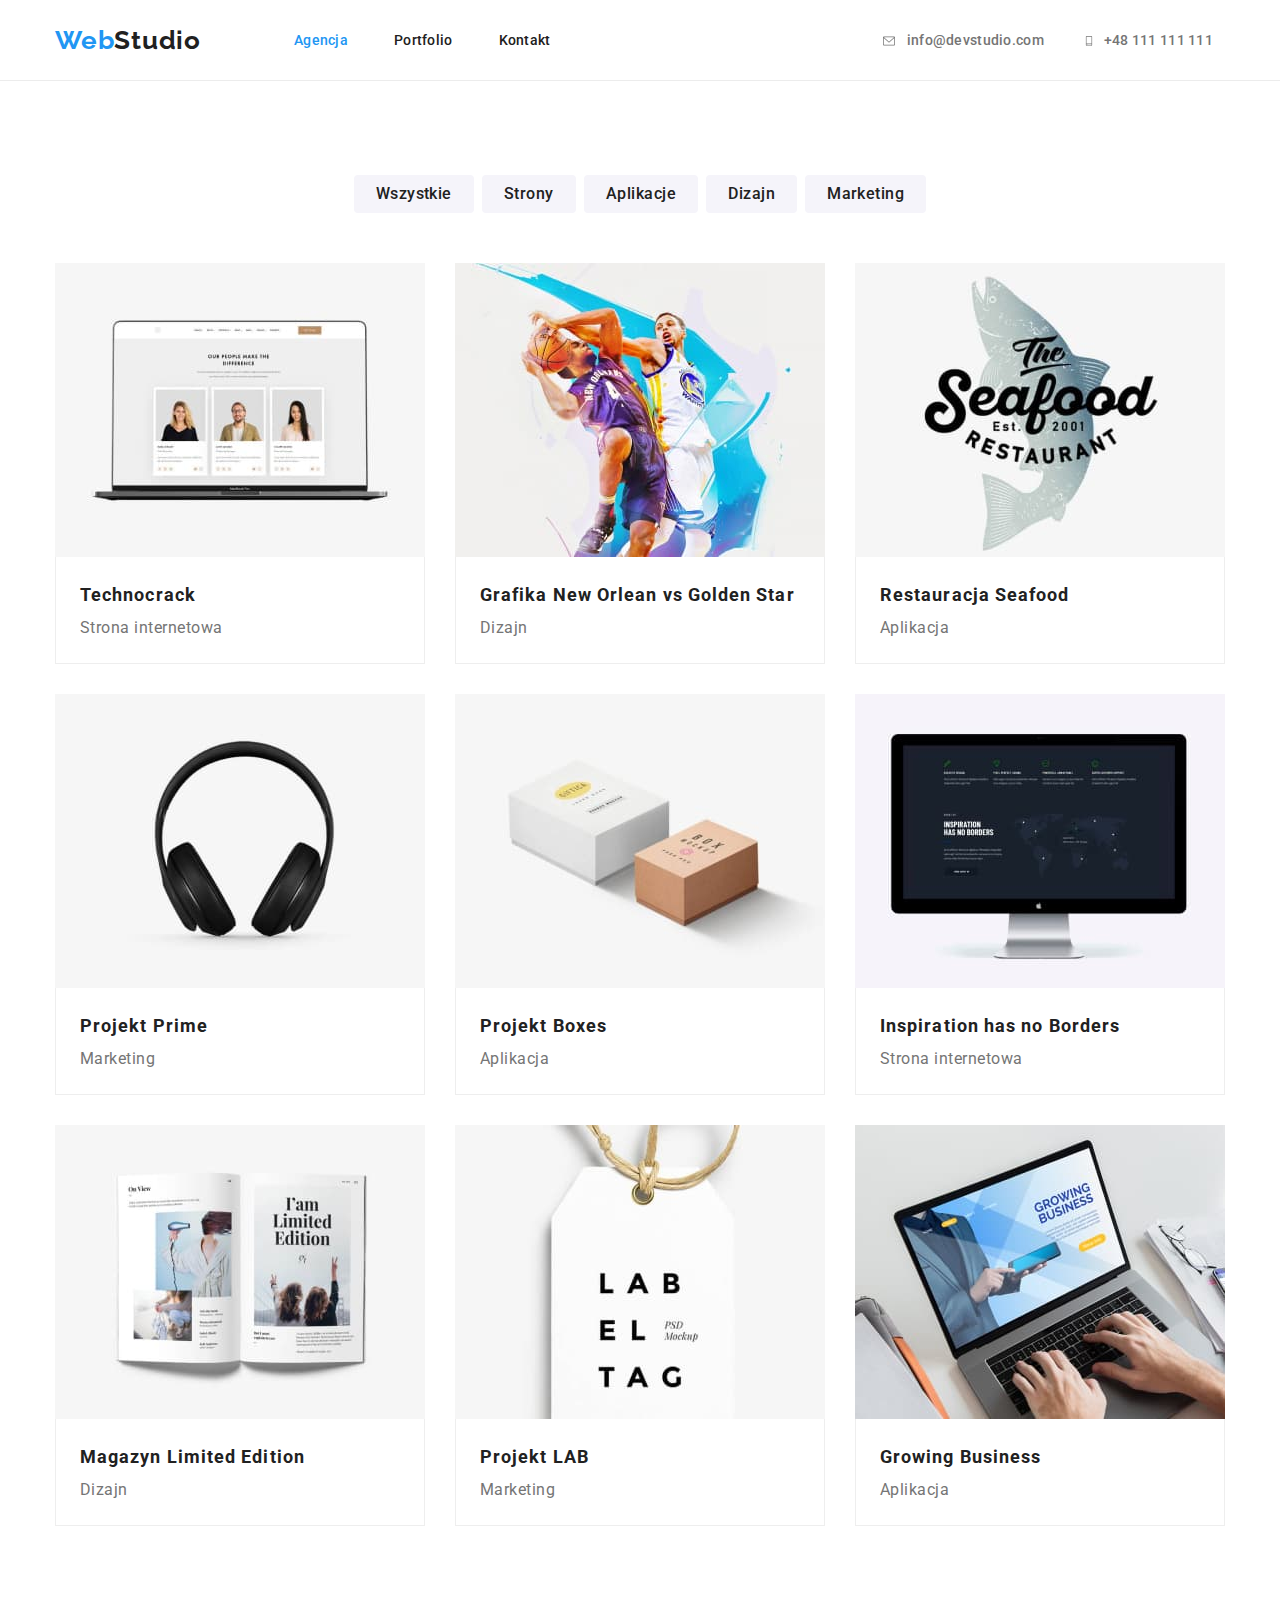
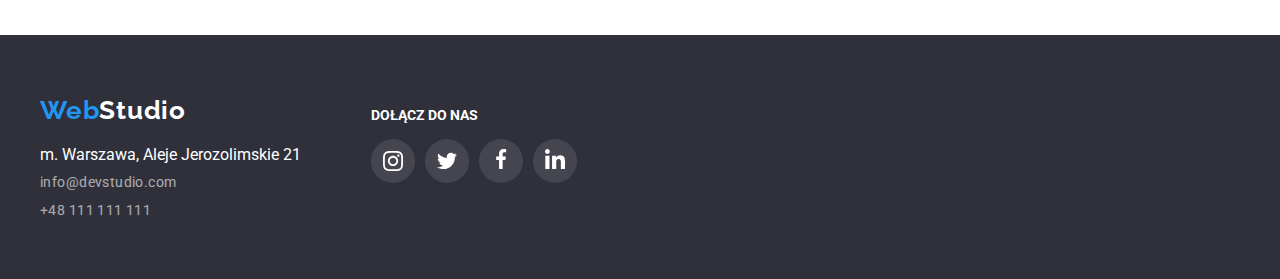
==== commit b090dcf0: "Poprawki" ====
--- a/portfolio.html
+++ b/portfolio.html
@@ -16,30 +16,30 @@
 </head>
 
 <body>
-  <header class="header">
-    <div class="container">
-      <nav class="navigation">
-        <a class="logo-lighttheme" class="header-logo"
-          href="https://mateusztyb.github.io/goit-markup-hw-04/index.html">Web<span>Studio</span></a>
-        <ul class="navigation-links list">
-          <li class="item"><a class="link" href="https://mateusztyb.github.io/goit-markup-hw-04/index.html">Agencja</a>
-          </li>
-          <li class="item"><a id="current" class="link"
-              href="https://mateusztyb.github.io/goit-markup-hw-04/portfolio.html">Portfolio</a></li>
-          <li class="item"><a class="link" href="#Kontakt">Kontakt</a></li>
+    <header class="header">
+      <div class="container">
+        <nav class="navigation">
+          <a class="logo-lighttheme" class="header-logo"
+            href="./index.html">Web<span>Studio</span></a>
+          <ul class="navigation-links list">
+            <li class="item"><a id="current" class="link" href="./index.html">Agencja</a>
+            </li>
+            <li class="item"><a class="link"
+                href="./portfolio.html">Portfolio</a></li>
+            <li class="item"><a class="link" href="#Kontakt">Kontakt</a></li>
+          </ul>
+        </nav>
+        <ul class="contact-links list">
+          <li class="item"><a class="link" href="mailto:info@devstudio.com"><svg class="nav-icon" width=16
+                height=12>
+                <use href="./images/icons.svg#icon-envelope"></use>
+              </svg><span>info@devstudio.com</span></a></li>
+          <li class="item"><a class="link" href="phone:+48111111111"><svg class="nav-icon" width=10 height=16>
+                <use href="./images/icons.svg#icon-smartphone"></use>
+              </svg>+48 111 111 111</a></li>
         </ul>
-      </nav>
-      <ul class="contact-links list">
-        <li class="item"><a class="link" href="mailto:info@devstudio.com"><svg class="nav-icon" width="16px"
-              height="12px">
-              <use href="./images/icons.svg#icon-envelope"></use>
-            </svg><span>info@devstudio.com</span></a></li>
-        <li class="item"><a class="link" href="phone:+48111111111"><svg class="nav-icon" width="10px" height="16px">
-              <use href="./images/icons.svg#icon-smartphone"></use>
-            </svg>+48 111 111 111</a></li>
-      </ul>
-    </div>
-  </header>
+      </div>
+    </header>
   <main class="galler-nav">
     <div class="container">
       <ul class="galler-nav-list list">
@@ -55,14 +55,14 @@
       <div class="container">
         <ul class="gallery-list list">
           <li class="item">
-            <img src="images/portfolio/img.jpg" width="370" height="294" alt="laptop z otwartą stroną intenetową" />
+            <img src="./images/portfolio/img.jpg" width="370" height="294" alt="laptop z otwartą stroną intenetową" />
             <div class="gallery-subtitle-wraper">
               <p class="gallery-list-title">Technocrack</p>
               <p class="gallery-list-subtitle">Strona internetowa</p>
             </div>
           </li>
           <li class="item">
-            <img src="images/portfolio/img1.jpg" width="370" height="294"
+            <img src="./images/portfolio/img1.jpg" width="370" height="294"
               alt="2 graczy koszykówki walczących o piłkę na abstrakcyjnym tle" />
             <div class="gallery-subtitle-wraper">
               <p class="gallery-list-title">Grafika New Orlean vs Golden Star</p>
@@ -70,7 +70,7 @@
             </div>
           </li>
           <li class="item">
-            <img src="images/portfolio/img2.jpg" width="370" height="294"
+            <img src="./images/portfolio/img2.jpg" width="370" height="294"
               alt="logo restauacji seafood, rysunkowa ryba" />
             <div class="gallery-subtitle-wraper">
               <p class="gallery-list-title">Restauracja Seafood</p>
@@ -78,14 +78,14 @@
             </div>
           </li>
           <li class="item">
-            <img src="images/portfolio/img3.jpg" width="370" height="294" alt="czarne słuchawki" />
+            <img src="./images/portfolio/img3.jpg" width="370" height="294" alt="czarne słuchawki" />
             <div class="gallery-subtitle-wraper">
               <p class="gallery-list-title">Projekt Prime</p>
               <p class="gallery-list-subtitle">Marketing</p>
             </div>
           </li>
           <li class="item">
-            <img src="images/portfolio/img4.jpg" width="370" height="294"
+            <img src="./images/portfolio/img4.jpg" width="370" height="294"
               alt="2 pudełka, białe i brązowe z logo firmy" />
             <div class="gallery-subtitle-wraper">
               <p class="gallery-list-title">Projekt Boxes</p>
@@ -93,7 +93,7 @@
             </div>
           </li>
           <li class="item">
-            <img src="images/portfolio/img5.jpg" width="370" height="294"
+            <img src="./images/portfolio/img5.jpg" width="370" height="294"
               alt="monitor komutera z wyświetlaną stroną internetową" />
             <div class="gallery-subtitle-wraper">
               <p class="gallery-list-title">Inspiration has no Borders</p>
@@ -101,21 +101,21 @@
             </div>
           </li>
           <li class="item">
-            <img src="images/portfolio/img6.jpg" width="370" height="294" alt="otwarty katalog z artykułami" />
+            <img src="./images/portfolio/img6.jpg" width="370" height="294" alt="otwarty katalog z artykułami" />
             <div class="gallery-subtitle-wraper">
               <p class="gallery-list-title">Magazyn Limited Edition</p>
               <p class="gallery-list-subtitle">Dizajn</p>
             </div>
           </li>
           <li class="item">
-            <img src="images/portfolio/img7.jpg" width="370" height="294" alt="zawieszka z napisem labeltag" />
+            <img src="./images/portfolio/img7.jpg" width="370" height="294" alt="zawieszka z napisem labeltag" />
             <div class="gallery-subtitle-wraper">
               <p class="gallery-list-title">Projekt LAB</p>
               <p class="gallery-list-subtitle">Marketing</p>
             </div>
           </li>
           <li class="item">
-            <img src="images/portfolio/img8.jpg" width="370" height="294"
+            <img src="./images/portfolio/img8.jpg" width="370" height="294"
               alt="laptop z otwartą biznesową stroną internetową" />
             <div class="gallery-subtitle-wraper">
               <p class="gallery-list-title">Growing Business</p>
--- a/styles/style.css
+++ b/styles/style.css
@@ -5,6 +5,7 @@
   --secondary-color: #2196f3;
   --third-color: #ffffff;
   --additional-color: #757575;
+  --greystyle-color:#AFB1B8;
 }
 
 body {
@@ -12,7 +13,7 @@
   color: #212121;
   margin-left: auto;
   margin-right: auto;
-  width: 1600px;
+  max-width: 1600px;
 }
 
 address {
@@ -240,6 +241,7 @@
   display: flex;
   justify-content: center;
   align-items: center;
+  flex-wrap: wrap;
 }
 
 .main p {
@@ -274,11 +276,14 @@
 .container .about-list {
   display: flex;
   text-align: center;
+  justify-content: center;
   padding-bottom: 94px;
+  flex-wrap: wrap;
 }
 
 .about-list .item {
-  margin: 0px 15px;
+  margin: 15px 15px;
+  
 }
 
 /*--MAIN--*/
@@ -290,6 +295,7 @@
 .employee {
   background: #f5f4fa;
   padding-bottom: 94px;
+  
 }
 
 .employee-header {
@@ -323,6 +329,7 @@
 .employee .container .list {
   display: flex;
   justify-content: center;
+  flex-wrap: wrap;
 }
 
 .employee .item {
@@ -385,16 +392,20 @@
   justify-content: center;
   padding: 94px 0px;
   flex-wrap: wrap;
+  align-items: center;
+
 }
 
 .customer-list {
-  margin-top: 50px;
+  margin: 50px auto 0px;
 }
 
 .customer-list .item {
   display: inline-flex;
   justify-content: center;
-  align-items: center;
+  align-content: center;
+  flex-wrap: wrap;
+  padding: auto;
 }
 
 .customer-link {
@@ -405,8 +416,8 @@
   border-radius: 4px;
   width: 170px;
   height: 92px;
-  fill: #AFB1B8;
-  color:  #AFB1B8;
+  fill: var(--greystyle-color);
+  color:  var(--greystyle-color);
 }
 
 .customer-list :not(:last-child) {
@@ -577,5 +588,7 @@
   flex-wrap: wrap;
   padding-bottom: 94px;
 }
+.gallery .item:hover{
+box-shadow: 0px 1px 1px rgba(0, 0, 0, 0.12), 0px 4px 4px rgba(0, 0, 0, 0.06), 1px 4px 6px rgba(0, 0, 0, 0.16);}
 /*--Portfolio--*/
 
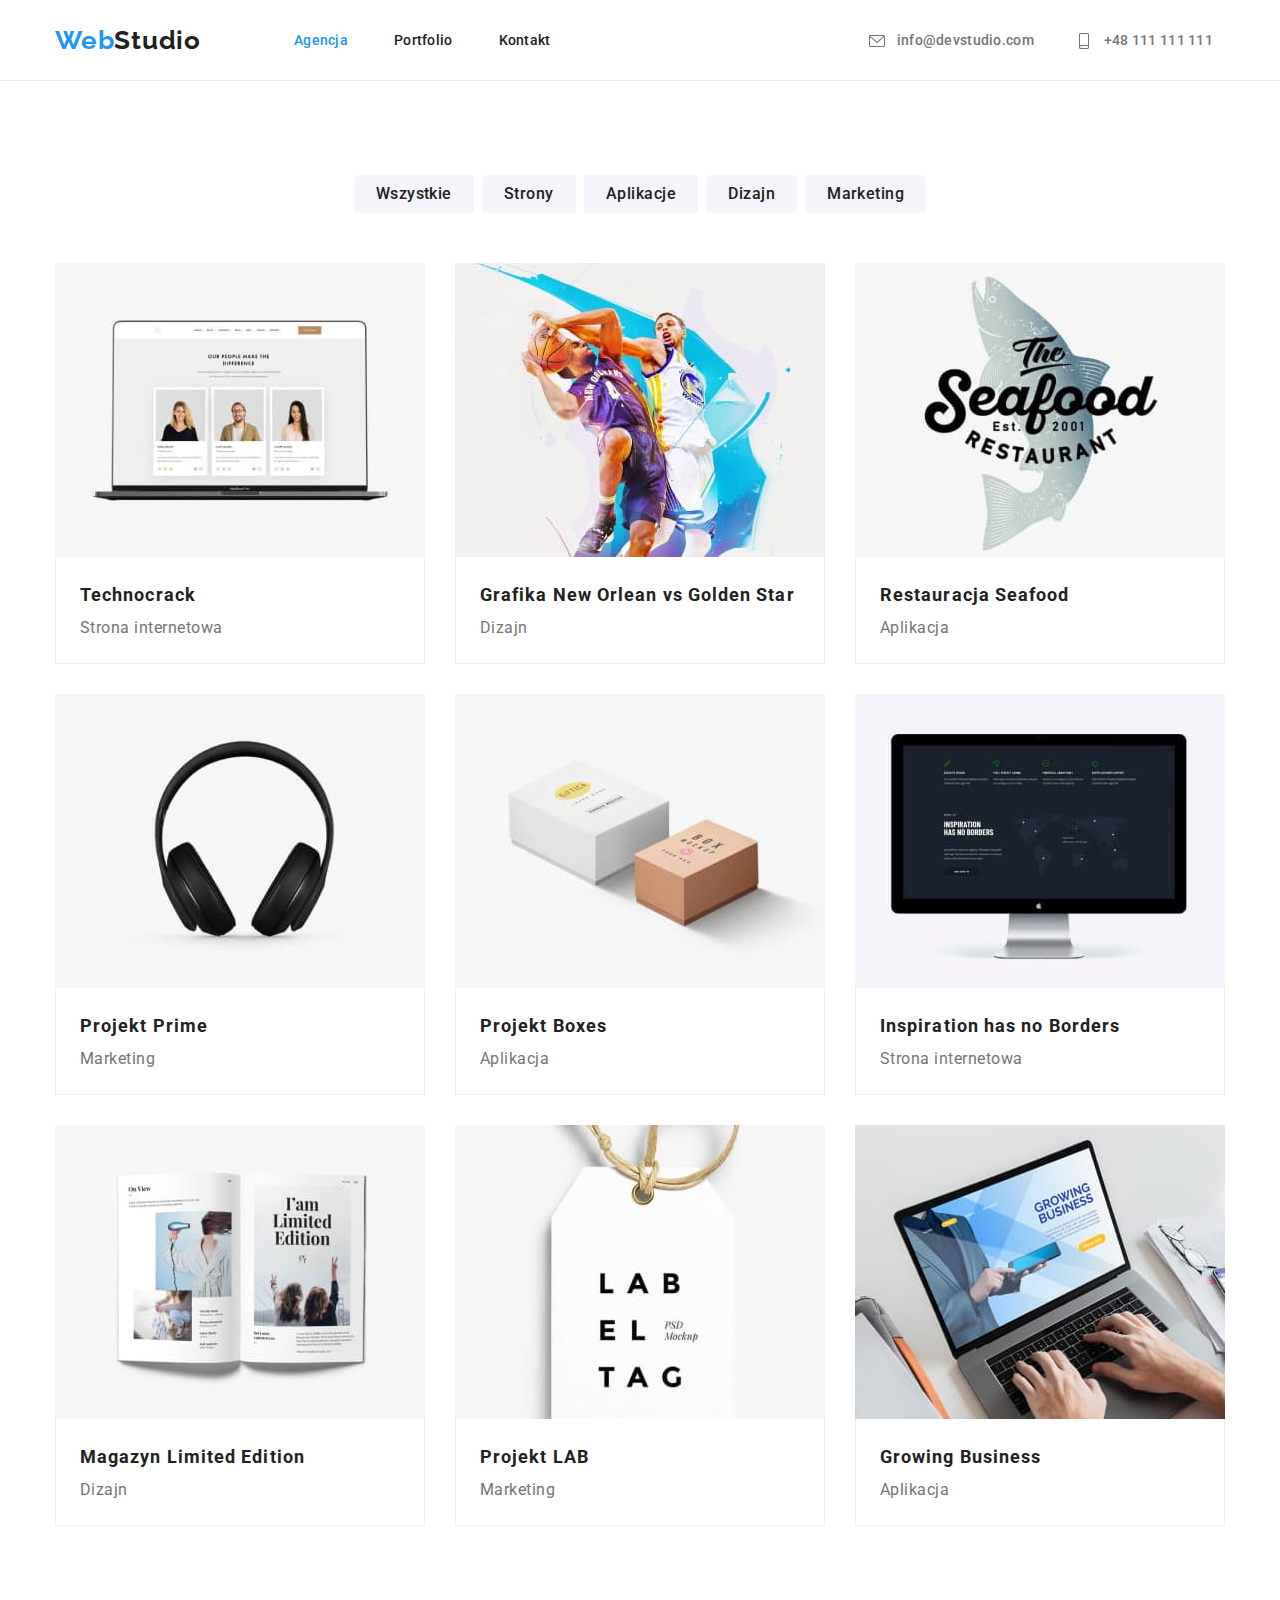
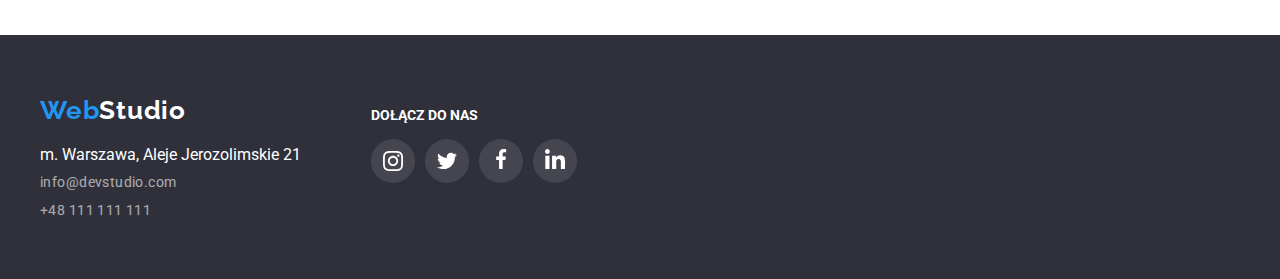
==== commit 3f31aecf: "Poprawki" ====
--- a/portfolio.html
+++ b/portfolio.html
@@ -16,30 +16,30 @@
 </head>
 
 <body>
-    <header class="header">
-      <div class="container">
-        <nav class="navigation">
-          <a class="logo-lighttheme" class="header-logo"
-            href="./index.html">Web<span>Studio</span></a>
-          <ul class="navigation-links list">
-            <li class="item"><a id="current" class="link" href="./index.html">Agencja</a>
-            </li>
-            <li class="item"><a class="link"
-                href="./portfolio.html">Portfolio</a></li>
-            <li class="item"><a class="link" href="#Kontakt">Kontakt</a></li>
-          </ul>
-        </nav>
-        <ul class="contact-links list">
-          <li class="item"><a class="link" href="mailto:info@devstudio.com"><svg class="nav-icon" width=16
-                height=12>
-                <use href="./images/icons.svg#icon-envelope"></use>
-              </svg><span>info@devstudio.com</span></a></li>
-          <li class="item"><a class="link" href="phone:+48111111111"><svg class="nav-icon" width=10 height=16>
-                <use href="./images/icons.svg#icon-smartphone"></use>
-              </svg>+48 111 111 111</a></li>
+  <header class="header">
+    <div class="container">
+      <nav class="navigation">
+        <a class="logo-lighttheme" class="header-logo"
+          href="./index.html">Web<span>Studio</span></a>
+        <ul class="navigation-links list">
+          <li class="item"><a id="current" class="link" href="./index.html">Agencja</a>
+          </li>
+          <li class="item"><a class="link"
+              href="./portfolio.html">Portfolio</a></li>
+          <li class="item"><a class="link" href="#Kontakt">Kontakt</a></li>
         </ul>
-      </div>
-    </header>
+      </nav>
+      <ul class="contact-links list">
+        <li class="item"><a class="link" href="mailto:info@devstudio.com"><svg class="nav-icon" width=20
+              height=16>
+              <use href="./images/icons.svg#icon-envelope"></use>
+            </svg><span>info@devstudio.com</span></a></li>
+        <li class="item"><a class="link" href="phone:+48111111111"><svg class="nav-icon" width=20 height=16>
+              <use href="./images/icons.svg#icon-smartphone"></use>
+            </svg>+48 111 111 111</a></li>
+      </ul>
+    </div>
+  </header>
   <main class="galler-nav">
     <div class="container">
       <ul class="galler-nav-list list">
--- a/styles/style.css
+++ b/styles/style.css
@@ -147,17 +147,14 @@
 
 .nav-icon {
   margin-right: 10px;
-  vertical-align: middle;
+  align-content: center;
+  vertical-align: bottom;
 }
 
 .link:hover,
 .link:focus {
   color: var(--secondary-color);
   fill: var(--secondary-color);
-}
-
-.navigation-links .current a{
-  color: var(--secondary-color);
 }
 
 #current{
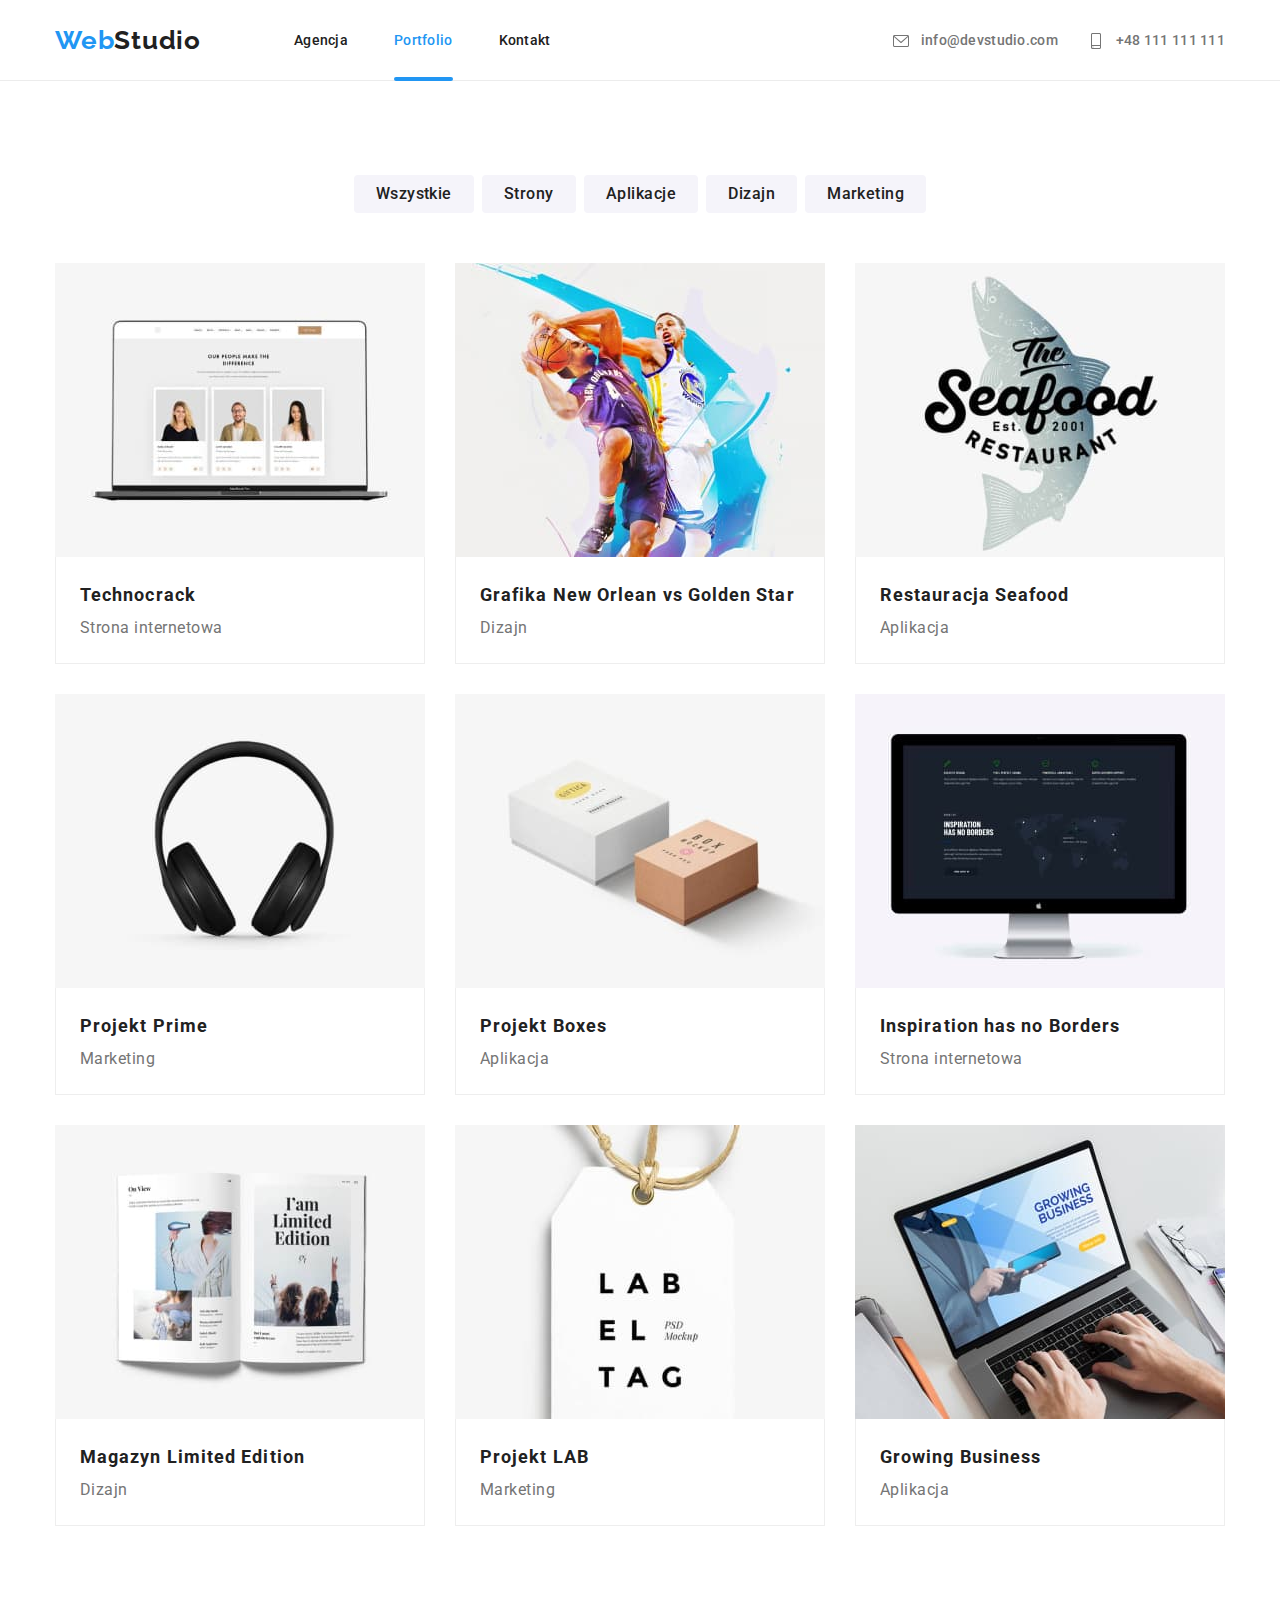
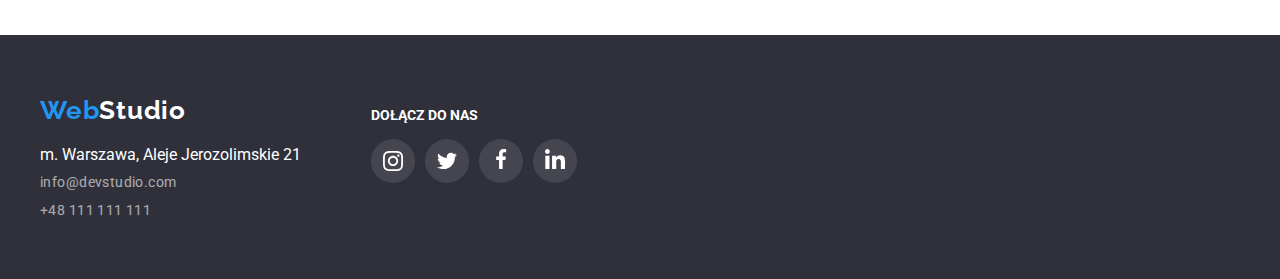
==== commit ede30382: "Zmiany" ====
--- a/portfolio.html
+++ b/portfolio.html
@@ -19,19 +19,16 @@
   <header class="header">
     <div class="container">
       <nav class="navigation">
-        <a class="logo-lighttheme" class="header-logo"
-          href="./index.html">Web<span>Studio</span></a>
+        <a class="logo-lighttheme" class="header-logo" href="./index.html">Web<span>Studio</span></a>
         <ul class="navigation-links list">
-          <li class="item"><a id="current" class="link" href="./index.html">Agencja</a>
-          </li>
-          <li class="item"><a class="link"
-              href="./portfolio.html">Portfolio</a></li>
+          <li class="item"><a class="link" href="./index.html">Agencja</a>
+          </li>
+          <li class="item"><a id="current" class="link" href="./portfolio.html">Portfolio</a></li>
           <li class="item"><a class="link" href="#Kontakt">Kontakt</a></li>
         </ul>
       </nav>
       <ul class="contact-links list">
-        <li class="item"><a class="link" href="mailto:info@devstudio.com"><svg class="nav-icon" width=20
-              height=16>
+        <li class="item"><a class="link" href="mailto:info@devstudio.com"><svg class="nav-icon" width=20 height=16>
               <use href="./images/icons.svg#icon-envelope"></use>
             </svg><span>info@devstudio.com</span></a></li>
         <li class="item"><a class="link" href="phone:+48111111111"><svg class="nav-icon" width=20 height=16>
@@ -55,68 +52,123 @@
       <div class="container">
         <ul class="gallery-list list">
           <li class="item">
-            <img src="./images/portfolio/img.jpg" width="370" height="294" alt="laptop z otwartą stroną intenetową" />
+            <div class="overlay-container">
+              <img src="./images/portfolio/img.jpg" width="370" height="294" alt="laptop z otwartą stroną intenetową" />
+              <div class="overlay">
+                <p>Technocrack jest popularną platformą wykorzystywaną do rozpowszechniania koronawirusa. Firmy
+                  wykorzystują tę platformę do celów szpiegowskich i ataków na niezabezpieczone serwery konkurencji</p>
+              </div>
+            </div>
             <div class="gallery-subtitle-wraper">
               <p class="gallery-list-title">Technocrack</p>
               <p class="gallery-list-subtitle">Strona internetowa</p>
             </div>
           </li>
           <li class="item">
-            <img src="./images/portfolio/img1.jpg" width="370" height="294"
-              alt="2 graczy koszykówki walczących o piłkę na abstrakcyjnym tle" />
+            <div class="overlay-container">
+              <img src="./images/portfolio/img1.jpg" width="370" height="294"
+                alt="2 graczy koszykówki walczących o piłkę na abstrakcyjnym tle" />
+              <div class="overlay">
+                <p>Lorem ipsum dolor sit amet consectetur adipisicing elit. Nam, quia. Qui omnis libero adipisci velit
+                  aspernatur dolor eaque blanditiis similique, neque itaque, harum quae nesciunt officiis dolore ullam
+                  eveniet! Ullam!</div>
+            </div>
             <div class="gallery-subtitle-wraper">
               <p class="gallery-list-title">Grafika New Orlean vs Golden Star</p>
               <p class="gallery-list-subtitle">Dizajn</p>
             </div>
           </li>
           <li class="item">
-            <img src="./images/portfolio/img2.jpg" width="370" height="294"
-              alt="logo restauacji seafood, rysunkowa ryba" />
+            <div class="overlay-container">
+              <img src="./images/portfolio/img2.jpg" width="370" height="294"
+                alt="logo restauacji seafood, rysunkowa ryba" />
+              <div class="overlay">
+                <p>Lorem ipsum dolor sit amet consectetur adipisicing elit. Nam, quia. Qui omnis libero adipisci velit
+                  aspernatur dolor eaque blanditiis similique, neque itaque, harum quae nesciunt officiis dolore ullam
+                  eveniet! Ullam! </div>
+            </div>
             <div class="gallery-subtitle-wraper">
               <p class="gallery-list-title">Restauracja Seafood</p>
               <p class="gallery-list-subtitle">Aplikacja</p>
             </div>
           </li>
           <li class="item">
-            <img src="./images/portfolio/img3.jpg" width="370" height="294" alt="czarne słuchawki" />
+            <div class="overlay-container">
+              <img src="./images/portfolio/img3.jpg" width="370" height="294" alt="czarne słuchawki" />
+              <div class="overlay">
+                <p>Lorem ipsum dolor sit amet consectetur adipisicing elit. Nam, quia. Qui omnis libero adipisci velit
+                  aspernatur dolor eaque blanditiis similique, neque itaque, harum quae nesciunt officiis dolore ullam
+                  eveniet! Ullam!  </div>
+            </div>
             <div class="gallery-subtitle-wraper">
               <p class="gallery-list-title">Projekt Prime</p>
               <p class="gallery-list-subtitle">Marketing</p>
             </div>
           </li>
           <li class="item">
-            <img src="./images/portfolio/img4.jpg" width="370" height="294"
-              alt="2 pudełka, białe i brązowe z logo firmy" />
+            <div class="overlay-container">
+              <img src="./images/portfolio/img4.jpg" width="370" height="294"
+                alt="2 pudełka, białe i brązowe z logo firmy" />
+              <div class="overlay">
+                <p>Lorem ipsum dolor sit amet consectetur adipisicing elit. Nam, quia. Qui omnis libero adipisci velit
+                  aspernatur dolor eaque blanditiis similique, neque itaque, harum quae nesciunt officiis dolore ullam
+                  eveniet! Ullam! </div>
+            </div>
             <div class="gallery-subtitle-wraper">
               <p class="gallery-list-title">Projekt Boxes</p>
               <p class="gallery-list-subtitle">Aplikacja</p>
             </div>
           </li>
           <li class="item">
-            <img src="./images/portfolio/img5.jpg" width="370" height="294"
-              alt="monitor komutera z wyświetlaną stroną internetową" />
+            <div class="overlay-container">
+              <img src="./images/portfolio/img5.jpg" width="370" height="294"
+                alt="monitor komutera z wyświetlaną stroną internetową" />
+              <div class="overlay">
+                <p>Lorem ipsum dolor sit amet consectetur adipisicing elit. Nam, quia. Qui omnis libero adipisci velit
+                  aspernatur dolor eaque blanditiis similique, neque itaque, harum quae nesciunt officiis dolore ullam
+                  eveniet! Ullam!</div>
+            </div>
             <div class="gallery-subtitle-wraper">
               <p class="gallery-list-title">Inspiration has no Borders</p>
               <p class="gallery-list-subtitle">Strona internetowa</p>
             </div>
           </li>
           <li class="item">
-            <img src="./images/portfolio/img6.jpg" width="370" height="294" alt="otwarty katalog z artykułami" />
+            <div class="overlay-container">
+              <img src="./images/portfolio/img6.jpg" width="370" height="294" alt="otwarty katalog z artykułami" />
+              <div class="overlay">
+                <p>Lorem ipsum dolor sit amet consectetur adipisicing elit. Nam, quia. Qui omnis libero adipisci velit
+                  aspernatur dolor eaque blanditiis similique, neque itaque, harum quae nesciunt officiis dolore ullam
+                  eveniet! Ullam!</div>
+            </div>
             <div class="gallery-subtitle-wraper">
               <p class="gallery-list-title">Magazyn Limited Edition</p>
               <p class="gallery-list-subtitle">Dizajn</p>
             </div>
           </li>
           <li class="item">
-            <img src="./images/portfolio/img7.jpg" width="370" height="294" alt="zawieszka z napisem labeltag" />
+            <div class="overlay-container">
+              <img src="./images/portfolio/img7.jpg" width="370" height="294" alt="zawieszka z napisem labeltag" />
+              <div class="overlay">
+                <p>Lorem ipsum dolor sit amet consectetur adipisicing elit. Nam, quia. Qui omnis libero adipisci velit
+                  aspernatur dolor eaque blanditiis similique, neque itaque, harum quae nesciunt officiis dolore ullam
+                  eveniet! Ullam!</div>
+            </div>
             <div class="gallery-subtitle-wraper">
               <p class="gallery-list-title">Projekt LAB</p>
               <p class="gallery-list-subtitle">Marketing</p>
             </div>
           </li>
           <li class="item">
-            <img src="./images/portfolio/img8.jpg" width="370" height="294"
-              alt="laptop z otwartą biznesową stroną internetową" />
+            <div class="overlay-container">
+              <img src="./images/portfolio/img8.jpg" width="370" height="294"
+                alt="laptop z otwartą biznesową stroną internetową" />
+              <div class="overlay">
+                <p>Lorem ipsum dolor sit amet consectetur adipisicing elit. Nam, quia. Qui omnis libero adipisci velit
+                  aspernatur dolor eaque blanditiis similique, neque itaque, harum quae nesciunt officiis dolore ullam
+                  eveniet! Ullam!</p>
+              </div>
+            </div>
             <div class="gallery-subtitle-wraper">
               <p class="gallery-list-title">Growing Business</p>
               <p class="gallery-list-subtitle">Aplikacja</p>
--- a/styles/style.css
+++ b/styles/style.css
@@ -5,7 +5,7 @@
   --secondary-color: #2196f3;
   --third-color: #ffffff;
   --additional-color: #757575;
-  --greystyle-color:#AFB1B8;
+  --greystyle-color: #afb1b8;
 }
 
 body {
@@ -75,7 +75,7 @@
   line-height: 1.192;
   letter-spacing: 0.03em;
   color: var(--secondary-color);
-  margin-right: 93px;
+  margin: 16px 93px 16px 0px;
 }
 
 .logo-lighttheme > span {
@@ -118,6 +118,11 @@
   flex-wrap: wrap;
 }
 
+.navigation-links,
+.contact-links {
+margin: 16px 0px;
+}
+
 .navigation-links .item:not(:last-child) {
   margin-right: 46px;
 }
@@ -126,7 +131,7 @@
   margin-right: 28px;
 }
 
-.navigation-links a {
+.navigation-links .item{
   font-weight: 500;
   font-size: 14px;
   line-height: 1.143;
@@ -134,7 +139,7 @@
   color: var(--main-color);
 }
 
-.contact-links a {
+.contact-links .link{
   font-weight: 500;
   font-size: 14px;
   margin-right: 12px;
@@ -143,6 +148,7 @@
   color: var(--additional-color);
   fill: var(--additional-color);
   align-items: center;
+  margin: 16px 0px;
 }
 
 .nav-icon {
@@ -155,11 +161,28 @@
 .link:focus {
   color: var(--secondary-color);
   fill: var(--secondary-color);
-}
-
-#current{
+  transition: color fill;
+  transition-duration: 250ms;
+  transition-timing-function: cubic-bezier(0.4, 0, 0.2, 1);
+}
+
+#current {
+  position: relative;
   color: #2196f3;
-}
+  margin-bottom: 32px;
+}
+
+#current:after{
+  content:"";
+  position: absolute;
+  width: 100%;
+  height: 4px;
+  background: #2196F3;
+  border-radius: 2px;
+  bottom:-33px;
+  left: 0;
+}
+
 
 /*--Navigation--*/
 
@@ -214,6 +237,70 @@
 .hero-btn:focus,
 .hero-btn:hover {
   color: var(--main-color);
+  transition: color;
+  transition-duration: 250ms;
+  transition-timing-function: cubic-bezier(0.4, 0, 0.2, 1);
+}
+
+.visually-hidden {
+  position: absolute;
+  width: 1px;
+  height: 1px;
+  margin: -1px;
+  border: 0;
+  padding: 0;
+  clip: rect(0 0 0 0);
+  overflow: hidden;
+}
+
+.backdrop {
+  position: fixed;
+  width: 100%;
+  height: 100%;
+  background-color: rgba(0, 0, 0, 0.2);
+  top: 0;
+  left: 0;
+
+  opacity: 1;
+  transition: opacity 250ms cubic-bezier(0.4, 0, 0.2, 1);
+}
+.backdrop.is-hidden {
+  opacity: 0;
+  pointer-events: none;
+}
+.backdrop.is-hidden .modal {
+  transition: opacity 250ms cubic-bezier(0.4, 0, 0.2, 1);
+}
+.modal {
+  position: absolute;
+  width: 528px;
+  height: 581px;
+  background-color: var(--third-color);
+  box-shadow: 0px 1px 3px rgba(0, 0, 0, 0.12), 0px 1px 1px rgba(0, 0, 0, 0.14),
+    0px 2px 1px rgba(0, 0, 0, 0.2);
+  border-radius: 4px;
+  top: 50%;
+  left: 50%;
+  transform: translate(-50%, -50%) scale(1);
+  transition: opacity 250ms cubic-bezier(0.4, 0, 0.2, 1);
+}
+.modal-close {
+  position: absolute;
+  top: 8px;
+  right: 8px;
+  display: flex;
+  justify-content: center;
+  align-items: center;
+  width: 30px;
+  height: 30px;
+  background-color: var(--third-color);
+  border: 1px solid rgba(0, 0, 0, 0.1);
+  border-radius: 50%;
+  cursor: pointer;
+}
+.modal .close {
+  width: 17px;
+  height: 17px;
 }
 
 /*--HERO--*/
@@ -280,7 +367,26 @@
 
 .about-list .item {
   margin: 15px 15px;
-  
+  position: relative;
+}
+
+.about-list p {
+  font-weight: bold;
+  font-size: 14px;
+  line-height: 16px;
+  text-align: center;
+  letter-spacing: 0.03em;
+  text-transform: uppercase;
+  color: var(--third-color);
+  background-color: rgba(47, 48, 58, 0.8);
+  height: 70px;
+  justify-content: center;
+  display: flex;
+  align-items: center;
+  position: absolute;
+  width: 100%;
+  left: 0%;
+  bottom: 0%;
 }
 
 /*--MAIN--*/
@@ -292,7 +398,6 @@
 .employee {
   background: #f5f4fa;
   padding-bottom: 94px;
-  
 }
 
 .employee-header {
@@ -332,7 +437,7 @@
 .employee .item {
   margin: 50px 15px 0px;
   box-shadow: 0px 1px 3px rgba(0, 0, 0, 0.12), 0px 1px 1px rgba(0, 0, 0, 0.14),
-  0px 2px 1px rgba(0, 0, 0, 0.2);
+    0px 2px 1px rgba(0, 0, 0, 0.2);
 }
 
 .employee-description {
@@ -366,6 +471,9 @@
   background-color: var(--secondary-color);
   fill: #ffffff;
   color: #ffffff;
+  transition: color fill background-color;
+  transition-duration: 250ms;
+  transition-timing-function: cubic-bezier(0.4, 0, 0.2, 1);
 }
 
 /*--EMPLOYEE--*/
@@ -390,7 +498,6 @@
   padding: 94px 0px;
   flex-wrap: wrap;
   align-items: center;
-
 }
 
 .customer-list {
@@ -414,7 +521,7 @@
   width: 170px;
   height: 92px;
   fill: var(--greystyle-color);
-  color:  var(--greystyle-color);
+  color: var(--greystyle-color);
 }
 
 .customer-list :not(:last-child) {
@@ -426,6 +533,9 @@
   border: 1px solid var(--secondary-color);
   fill: var(--secondary-color);
   color: var(--secondary-color);
+  transition: color fill border;
+  transition-duration: 250ms;
+  transition-timing-function: cubic-bezier(0.4, 0, 0.2, 1);
 }
 /* CUSTOMERS */
 
@@ -468,6 +578,9 @@
 .footer-link:hover,
 .footer-link:focus {
   color: var(--secondary-color);
+  transition: color;
+  transition-duration: 250ms;
+  transition-timing-function: cubic-bezier(0.4, 0, 0.2, 1);
 }
 .footer span {
   color: var(--third-color);
@@ -512,6 +625,9 @@
   background-color: var(--secondary-color);
   fill: #ffffff;
   color: #ffffff;
+  transition: color fill background-color;
+  transition-duration: 250ms;
+  transition-timing-function: cubic-bezier(0.4, 0, 0.2, 1);
 }
 
 /*--FOOTER--*/
@@ -538,6 +654,9 @@
   border-color: solid var(--third-color);
   box-shadow: 0px 3px 1px rgba(0, 0, 0, 0.1), 0px 1px 2px rgba(0, 0, 0, 0.08),
     0px 2px 2px rgba(0, 0, 0, 0.12);
+  transition: color fill background-color border-color box-shadow;
+  transition-duration: 250ms;
+  transition-timing-function: cubic-bezier(0.4, 0, 0.2, 1);
 }
 
 .galler-nav > .container .list {
@@ -570,6 +689,41 @@
   border-left: 1px solid #eeeeee;
   border-right: 1px solid #eeeeee;
   border-bottom: 1px solid #eeeeee;
+  position: relative;
+
+}
+
+.overlay-container{
+  width:370px;
+  height:294px;
+  position: relative;
+}
+
+.gallery-list .overlay {
+  position: absolute;
+  top:0;
+  left:0;
+  display: flex;
+  align-items: center;
+  padding: 24px;
+  width: 100%;
+  height: 100%;
+  background-color: rgba(33, 150, 243, 0.9);
+  font-size: 18px;
+  line-height: 1.56;
+  color: var(--third-color);
+  letter-spacing: 0.03em;
+  transform: scaleY(0);
+  visibility: hidden;
+  transform-origin: bottom;
+}
+
+.gallery-list :hover .overlay,
+.gallery-list :focus .overlay{
+  visibility: visible;
+  transition: 250ms cubic-bezier(0.4, 0, 0.2, 1);
+  transform: scaleY(1);
+  transform-origin: bottom;
 }
 
 .gallery .item {
@@ -577,6 +731,8 @@
   width: 370px;
   background: #ffffff;
   box-sizing: border-box;
+  top: 0%;
+  left: 0%;
 }
 
 .gallery .container .list {
@@ -585,7 +741,12 @@
   flex-wrap: wrap;
   padding-bottom: 94px;
 }
-.gallery .item:hover{
-box-shadow: 0px 1px 1px rgba(0, 0, 0, 0.12), 0px 4px 4px rgba(0, 0, 0, 0.06), 1px 4px 6px rgba(0, 0, 0, 0.16);}
+.gallery .item:hover,
+.gallery .item:focus {
+  transition: box-shadow;
+  transition-duration: 250ms;
+  box-shadow: 0px 1px 1px rgba(0, 0, 0, 0.12), 0px 4px 4px rgba(0, 0, 0, 0.06),
+    1px 4px 6px rgba(0, 0, 0, 0.16);
+  transition-timing-function: cubic-bezier(0.4, 0, 0.2, 1);
+}
 /*--Portfolio--*/
-
